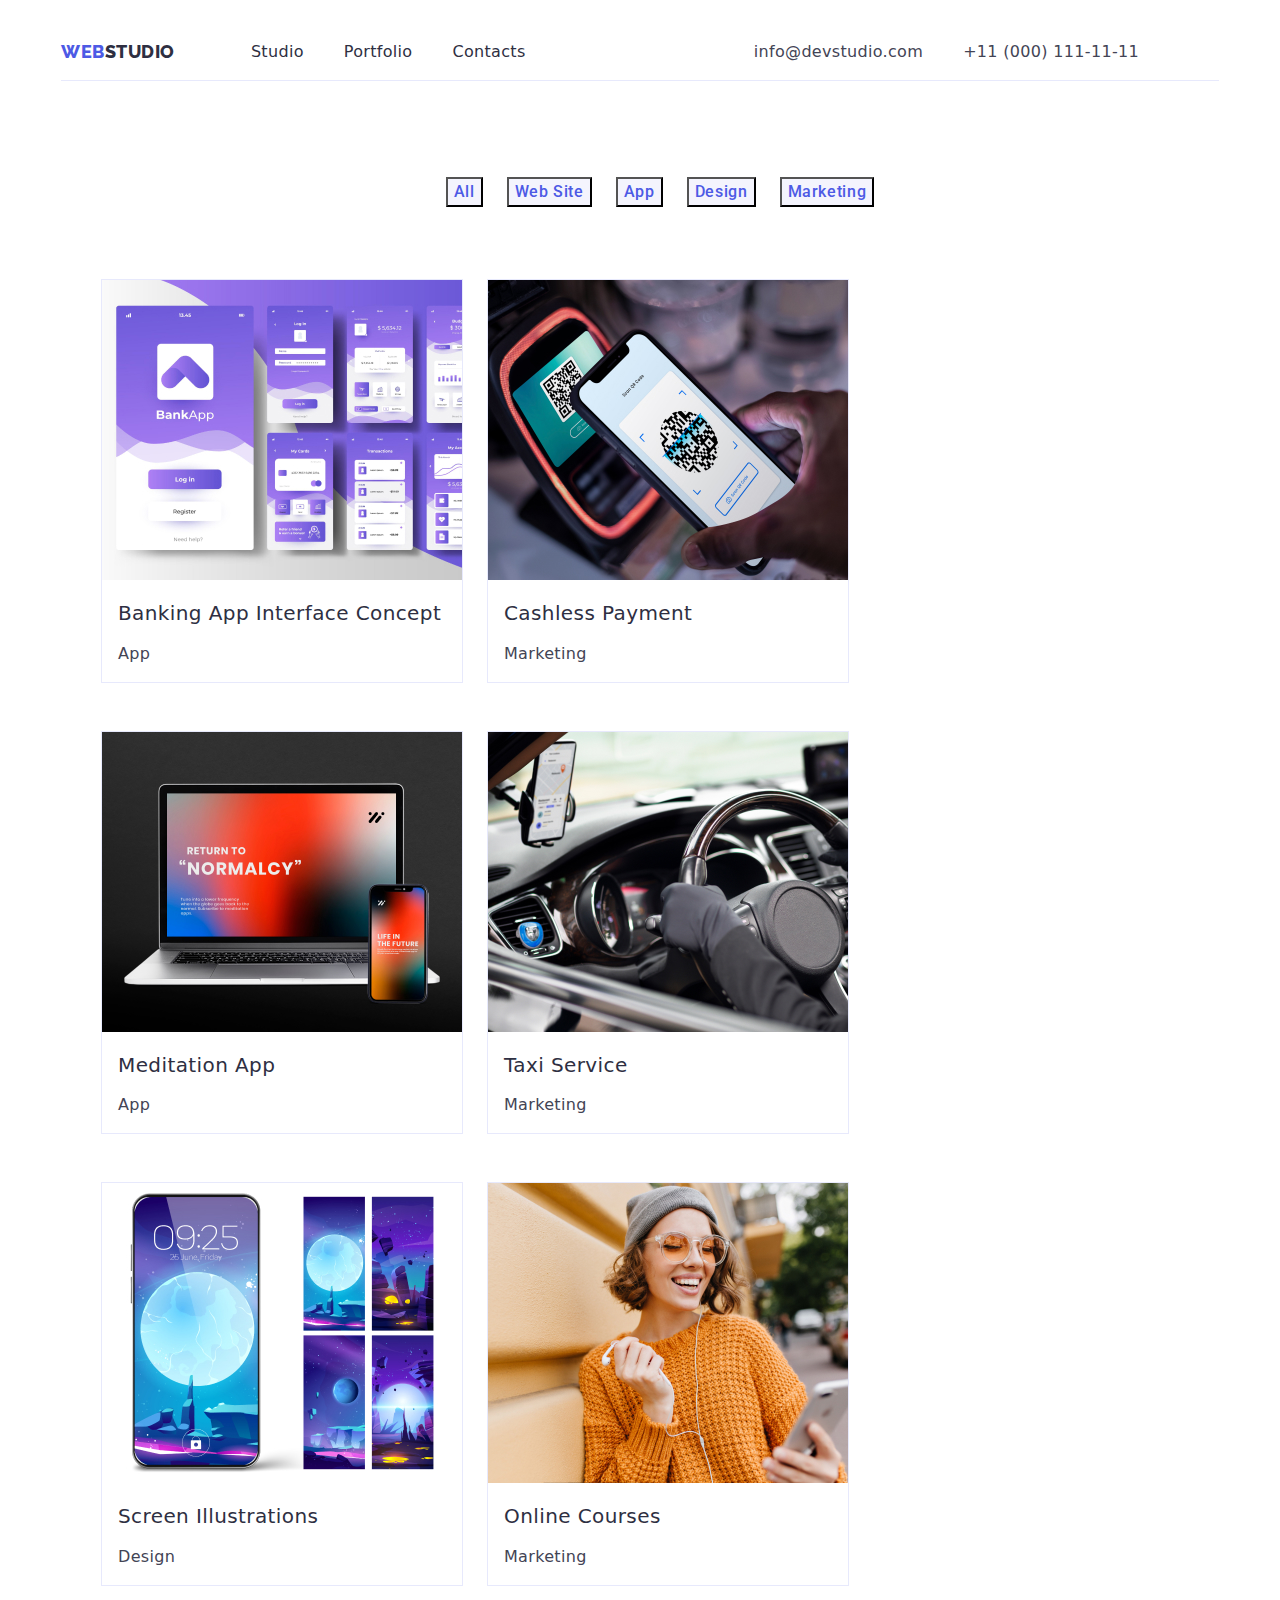
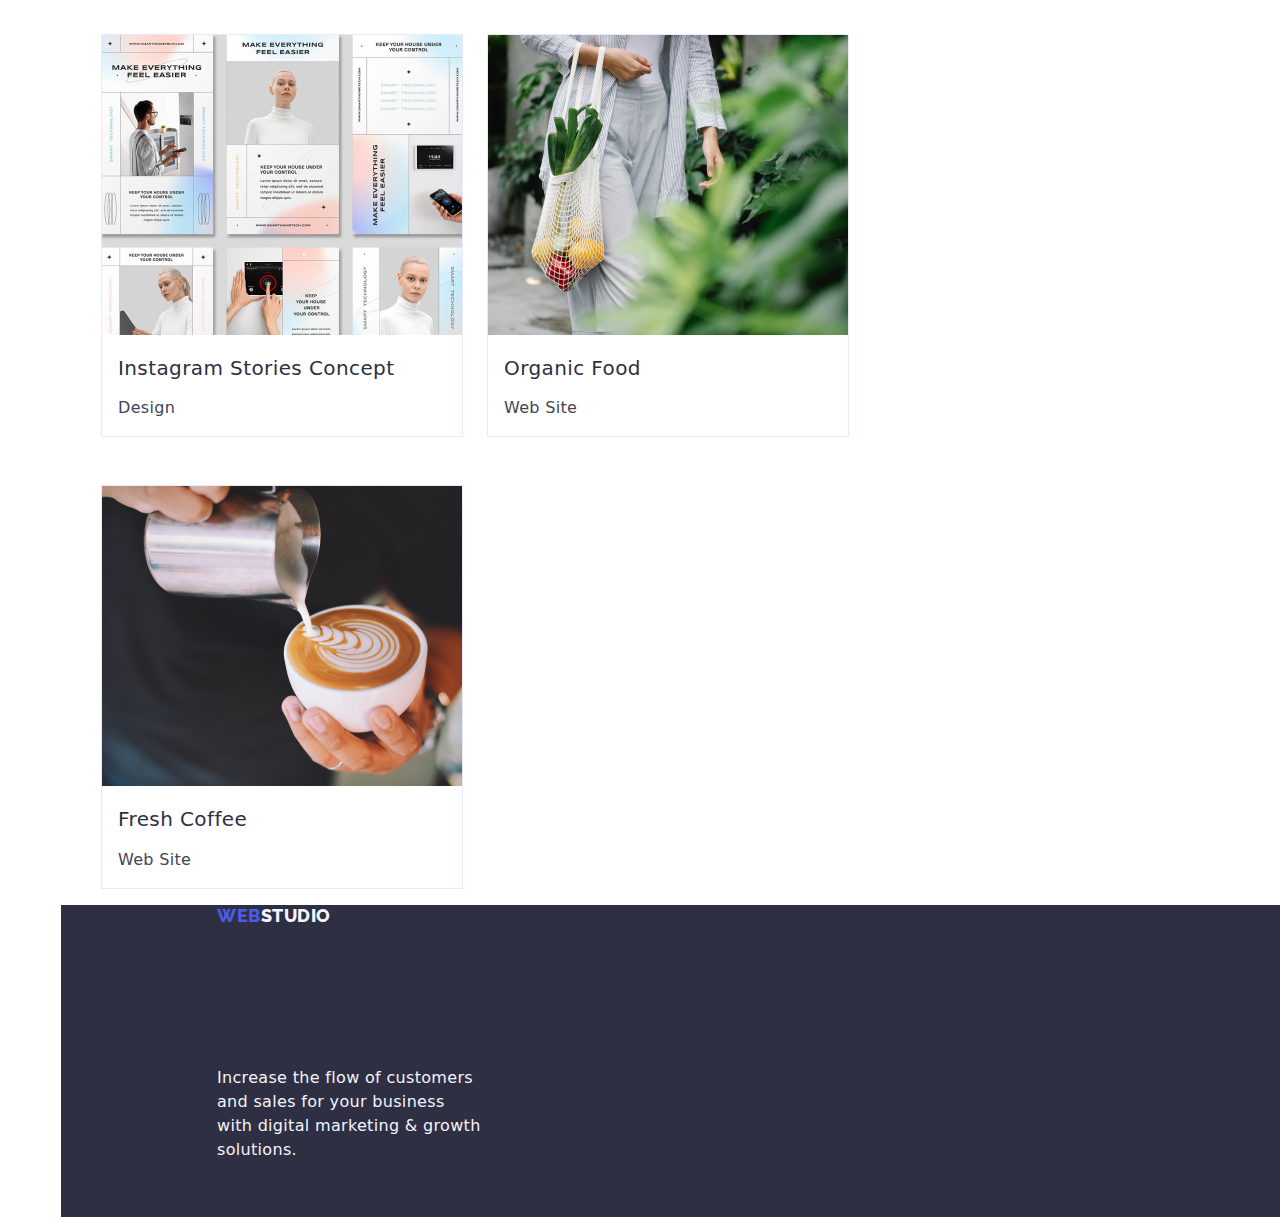
==== portfolio.html @ 4324f708 "." ====
<!DOCTYPE html>
<html lang="en">

<head>
<link rel="preconnect" href="https://fonts.googleapis.com">
<link rel="preconnect" href="https://fonts.gstatic.com" crossorigin>
<link href="https://fonts.googleapis.com/css2?family=Raleway:wght@800&display=swap" rel="stylesheet">
<link rel="preconnect" href="https://fonts.googleapis.com">
<link rel="preconnect" href="https://fonts.gstatic.com" crossorigin>
<link href="https://fonts.googleapis.com/css2?family=Roboto:wght@400;500;700&display=swap" rel="stylesheet">
<link rel="stylesheet" href="https://cdnjs.cloudflare.com/ajax/libs/modern-normalize/1.0.0/modern-normalize.min.css" />
<link rel="stylesheet" href="./css/styles.css" />
<meta charset="UTF-8">
<meta http-equiv="X-UA-Compatible" content="IE=edge">
<meta name="viewport" content="width=device-width, initial-scale=1.0">
<title>WebStudio</title>
</head>

<body class="main">
  <div class="container">
    <header class="header-container">
        <nav class="nav">
            <div class="logo-nav-container"><a class="logo link" href="./index.html">Web<span
                        class="logo-one">Studio</span></a>
                <ul class="list list-container">
                    <li class="nav-link"><a class="nav link" href="./index.html">Studio</a></li>
                    <li class="nav-link"><a class="nav link" href="./portfolio.html">Portfolio</a></li>
                    <li class="nav-link"><a class="nav link" href="">Contacts</a></li>
                </ul>
            </div>
        </nav>
        <div class="contact-container">
            <address class="contact">
                <ul class="list list-container">
                    <li><a href="mailto:info@devstudio.com" class="contact link">info@devstudio.com</a></li>
                    <li><a href="tel:+110001111111" class="contact link">+11 (000) 111-11-11</a></li>
                </ul>
            </address>
        </div>
    </header>

    <main>
        <section> <h1 hidden>Lorem ipsum dolor</h1>
      <ul class="list filter-container">
          <li><button class="filter" type="button">All</button></li>
          <li><button type="button" class="filter">Web Site</button></li>
          <li><button class="filter" type="button">App</button></li>
          <li><button class="filter" type="button">Design</button></li>
          <li><button class="filter" type="button">Marketing</button></li>
      </ul>
      <ul class="list portfolio">
        <li class="portfolio-example"><a class="link" href="./"><img src="./images/image4.jpg" alt="Phone screen showing an app" width="360">
        <h2 class="header-portf">Banking App Interface Concept</h2><p class="text portf-desc"> App</p></a></li>
        <li class="portfolio-example"><a class="link" href="./"><img src="./images/image5.jpg" alt="Phone screen with a QR code on it" width="360">
        <h2 class="header-portf">Cashless Payment</h2><p class="text portf-desc">Marketing</p></a></li>
        <li class="portfolio-example"><a class="link" href="./"><img src="./images/image6.jpg" alt="Phone and laptop screens" width="360">
        <h2 class="header-portf">Meditation App</h2><p class="text portf-desc">App</p></a></li>
        <li class="portfolio-example"><a class="link" href="./"><img src="./images/image7.jpg" alt="Hands on a steering wheel" width="360">
        <h2 class="header-portf">Taxi Service</h2><p class="text portf-desc">Marketing</p></a></li>
        <li class="portfolio-example"><a class="link" href="./"><img src="./images/image8.jpg" alt="Five phone screens" width="360">
        <h2 class="header-portf">Screen Illustrations</h2><p class="text portf-desc">Design</p></a></li>
        <li class="portfolio-example"><a class="link" href="./"><img src="./images/image9.jpg" alt="Girl looking on a phone screen and smiling" width="360">
        <h2 class="header-portf">Online Courses</h2><p class="text portf-desc">Marketing</p></a></li>
        <li class="portfolio-example"><a class="link" href="./"><img src="./images/image10.jpg" alt="Samples of Instagram stories" width="360">
        <h2 class="header-portf">Instagram Stories Concept</h2><p class="text portf-desc">Design</p></a></li>
        <li class="portfolio-example"><a class="link" href="./"><img src="./images/image11.jpg" alt="A woman carrying a grocery bag" width="360">
        <h2 class="header-portf">Organic Food</h2><p class="text portf-desc">Web Site</p></a></li>
        <li class="portfolio-example"><a class="link" href="./"><img src="./images/image12.jpg" alt="Barista making coffee" width="360">
        <h2 class="header-portf">Fresh Coffee</h2><p class="text portf-desc">Web Site</p></a></li>
      </ul>
    </section>
    </main>
<footer class="footer">
    <a class="logo link footer-logo" href="./index.html">Web<span class="logo-two">Studio</span></a>
    <p class="footer-desc"> Increase the flow of customers and sales for your business with digital marketing & growth
        solutions.
    </p>
</footer>
 </div>
    </body>
    
    </html>
---- css/styles.css ----
:root {
    --primary-brand-color: #4D5AE5;
    --pressed-state: #404BBF;
    --navy-blue: #2e2f42;
    --white: #FFFFFF;
    font-family: 'Roboto', sans-serif;
    color: #434455;
    text-decoration: none;
    background-color: #FFFFFF;
}

.container {
    width: 1158px;
    margin: 0 auto;
}

.header-container {
    display: flex;
    justify-content: space-between;
    align-items: center;
    border-bottom: 1px solid #E7E9FC;
    margin-top: 24px;        
}

.hero {
    margin-right: auto;
    margin-left: auto;
    padding-top: 188px;
    margin-bottom: auto;
}

.hero-button {
    margin-top: 48px;
}

.principles {
    display: flex;
    align-items: center;
    justify-content: space-between;
    gap: 24px;
    
}
.portfolio-example {
    border: 1px solid #E7E9FC;
}

.portfolio {
    display: flex;
    flex-wrap: wrap;
    column-gap: 24px;
    row-gap: 48px;
    flex-basis: calc((100% - 48) / 3);
}

.title {
    font-family: 'Raleway', cursive;
    font-family: 'Roboto', cursive;
}

.nav {
    display: flex;
    align-items: center;
}

.logo-nav-container {
    display: flex;
    justify-content: flex-start;
    flex-direction: row;  
    align-items: center;
}

.contact-container {
    display: flex;
    justify-content: flex-end;
    flex-direction: row;  
}

.list-container {
    display: flex;
    padding-left: 76px;
}

.header-one {
    line-height: 1.07;
    font-style: normal;
    font-weight: 700;
    font-size: 56px;
    letter-spacing: 0.02em;
    text-align: center;
    color: #ffffff;
    height: auto;
    width: auto;
}

.logo {
    font-family: 'Raleway', sans-serif;
    font-style: normal;
    font-weight: 800;
    font-size: 18px;
    line-height: 1.17;
    letter-spacing: 0.03em;
    text-transform: uppercase;
    text-decoration: none;
    color: #4d5ae5;
}

.logo-one {
    color: #2e2f42
}

.logo-two {
    color: #f4f4fd
}

.nav-link {
    font-weight: 500;
    font-size: 16px;
    line-height: 1.5;
    letter-spacing: 0.02em;
    color: #2e2f42;
    margin-right: 40px;
}

.nav:focus {
    color: #404bbf;
}

.nav:hover {
    color: #404bbf;
}

.contact-nav {
    font-style: normal;
}

.contact {
    font-style: normal;
    font-weight: 500;
    font-size: 16px;
    line-height: 24px;
    letter-spacing: 0.02em;
    color: #434455;
    text-decoration: none;
    margin-right: 40px;
}

.nav {
    color:#2e2f42;
    font-weight: 500;
    font-size: 16px;
    line-height: 1.5;
    letter-spacing: 0.02em;
    text-decoration: none;
}
   
.contact:focus {
    color:#404bbf;
}

.contact:hover {
    color: #404bbf;
}

.button {
    background-color: #4D5AE5;
    font-style: normal;
    font-weight: 500;
    font-size: 16px;
    line-height: 24px;
    letter-spacing: 0.04em;
    color: #FFFFFF;
    font-family: "Roboto", sans-serif;
    cursor: pointer;
    }

.button:focus {
    background-color:#404BBF;
}

.button:hover {
    background-color: #404BBF;
}

.principlesoverall {
    list-style: none;    
}

.header-three {
    font-style: normal;
    font-weight: 500;
    font-size: 20px;
    line-height: 24px;
    letter-spacing: 0.02em;
    color: #2E2F42;
}   

.gallery-h {
    padding-top: 120px;
    padding-bottom: 72px;
}

.gallery {
    display: flex;
    justify-content: space-between;
    align-items: center;
    margin-bottom: 120px;
}

.gallery-two {
    display: flex;
    align-items: flex-start;
}
.text {
    font-style: normal;
    font-weight: 400;
    font-size: 16px;
    line-height: 24px;
    letter-spacing: 0.02em;
    color: #434455;
}     

.header-two {
    font-style: normal;
    font-weight: 700;
    font-size: 36px;
    text-align: center;
    letter-spacing: 0.02em;
    text-transform: capitalize;
    color: #2E2F42;
    line-height: 1.11;
}

.section-four {
    background-color: #F4F4FD;
}

.team {
    background-color: #FFFFFF;
}

.member {
    justify-content: center;
    text-align: center;
}

.mark {
    margin-left: 24px;
    margin-right: 24px;
    border-radius: 0px 0px 4px 4px;
    box-shadow: 0px 1px 6px rgba(46, 47, 66, 0.08), 0px 1px 1px rgba(46, 47, 66, 0.16), 0px 2px 1px rgba(46, 47, 66, 0.08);
    margin-bottom: 120px;
    justify-content: center;
}

.tom {
    margin-left: 24px;
    margin-right: 24px;
    border-radius: 0px 0px 4px 4px;
    box-shadow: 0px 1px 6px rgba(46, 47, 66, 0.08), 0px 1px 1px rgba(46, 47, 66, 0.16), 0px 2px 1px rgba(46, 47, 66, 0.08);
    margin-bottom: 120px;
}

.daniel {
    border-radius: 0px 0px 4px 4px;
    margin-left: 24px;
    margin-right: 24px;
    margin-bottom: 120px;
    box-shadow: 0px 1px 6px rgba(46, 47, 66, 0.08), 0px 1px 1px rgba(46, 47, 66, 0.16), 0px 2px 1px rgba(46, 47, 66, 0.08);
}

.header-portf {
    font-weight: 500;
    font-size: 20px;
    line-height: 24px;
    letter-spacing: 0.02em;
    color: #2E2F42;
    padding-left: 16px;
}

.portf-desc {
    padding-left: 16px;
}
.teamjob {
    font-style: normal;
    font-weight: 400;
    font-size: 16px;
    line-height: 24px;
    letter-spacing: 0.02em;
    color: #434455
}

.footer-desc {
    font-style: normal;
    line-height: 24px;
    letter-spacing: 0.02em;
    color: #F4F4FD;
    margin-left: 156px;
    width: 264px;
    margin-top: 140px;
}

.footer-logo {
    margin-left: 156px;
    padding-top: 101px;
}
.filter:hover {background: #404BBF;
    border: 1px solid #E7E9FC;
    color: #FFFFFF;
}

.filter:focus {
    color: #FFFFFF;
    background: #404BBF;
    border: 1px solid #E7E9FC;
}

.filter {
    font-family: "Roboto", sans-serif;
    font-weight: 500;
    font-size: 16px;
    line-height: 1.5;
    letter-spacing: 0.04em;
    color: #4d5ae5;
    background-color: #F4F4FD;
    cursor: pointer;
}

.link {
    text-decoration: none;
}

.list {
    list-style: none;
}

.section-one {
    background-color:#2e2f42;
    /* width: 1440px; */
    height: 600px;
    left: 0px;
    top: 72px;
    text-align: center;
    justify-content: center;
}

.footer{
    background-color:#2e2f42;
    width: 1440px;
    height: 312px;
}

.filter-container {
    display: flex;
    justify-content: center;
    margin-top: 96px;
    margin-bottom: 72px;
    gap: 24px;
}
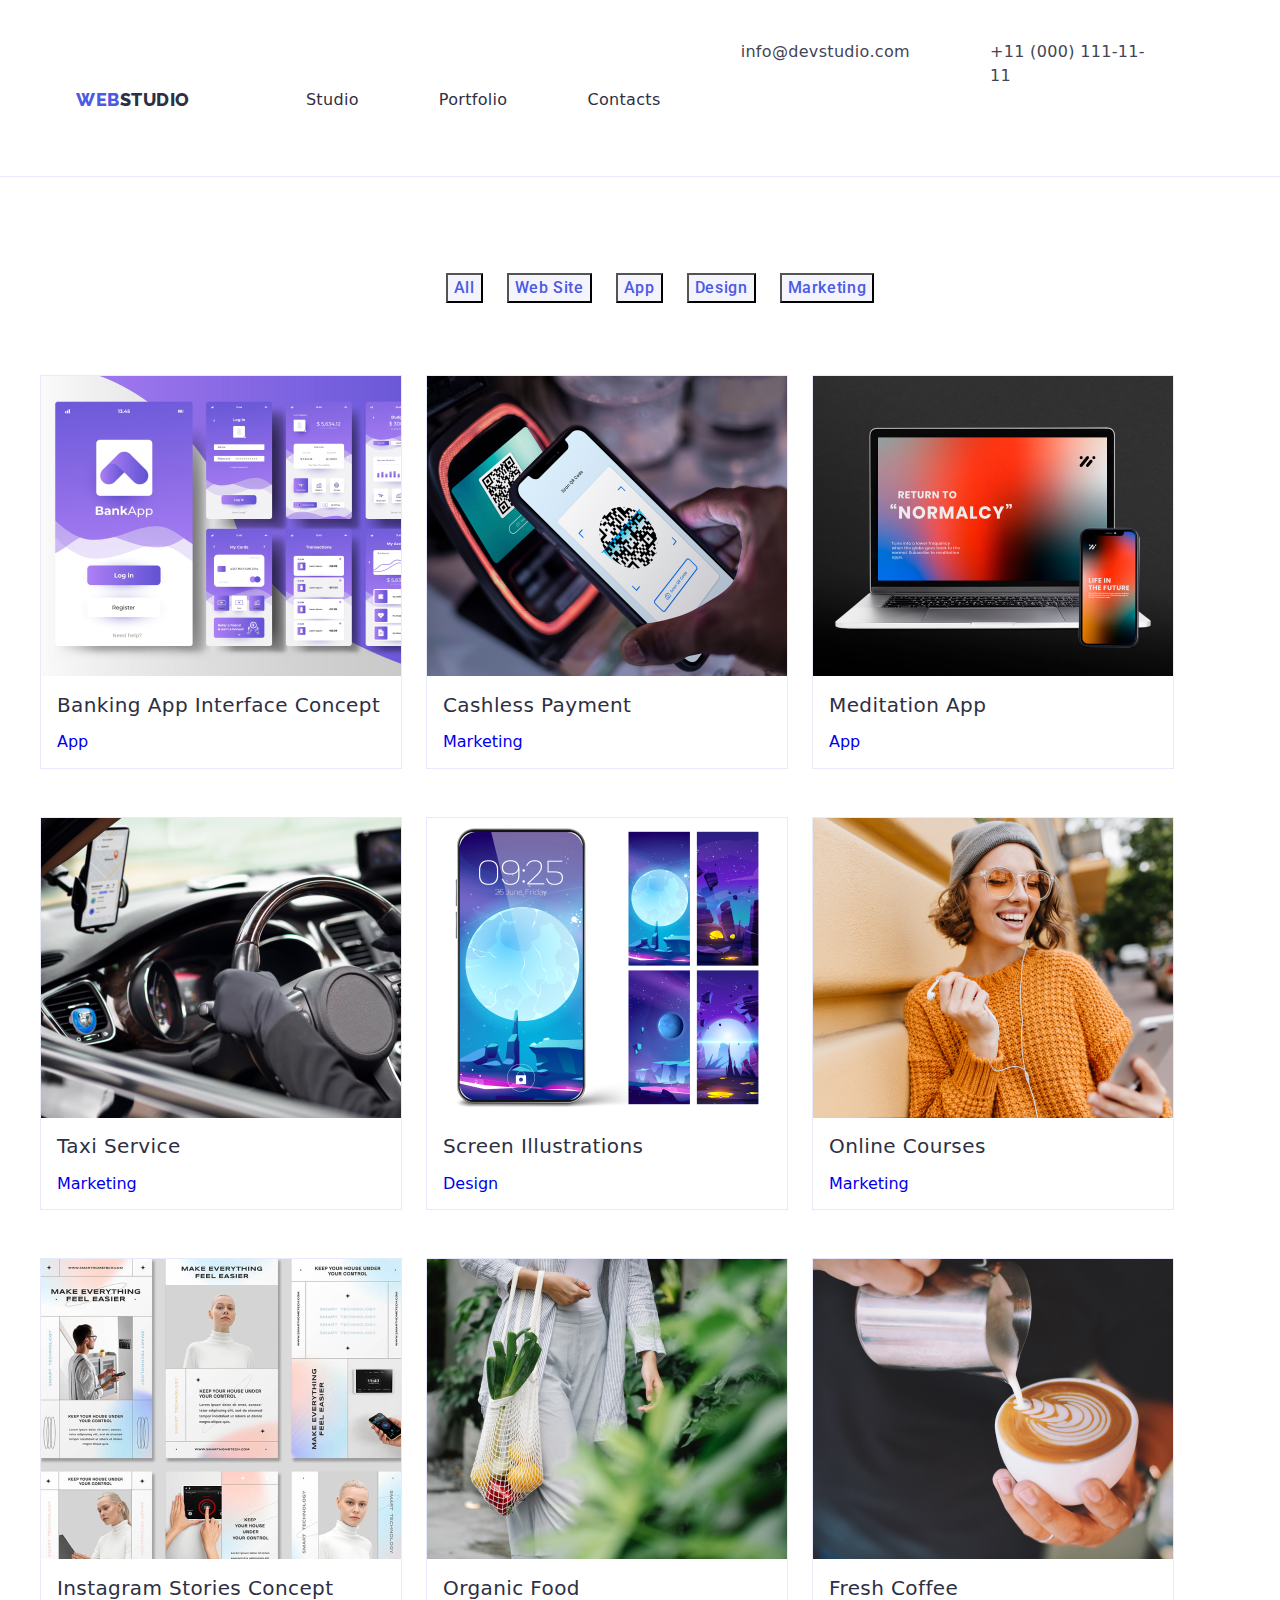
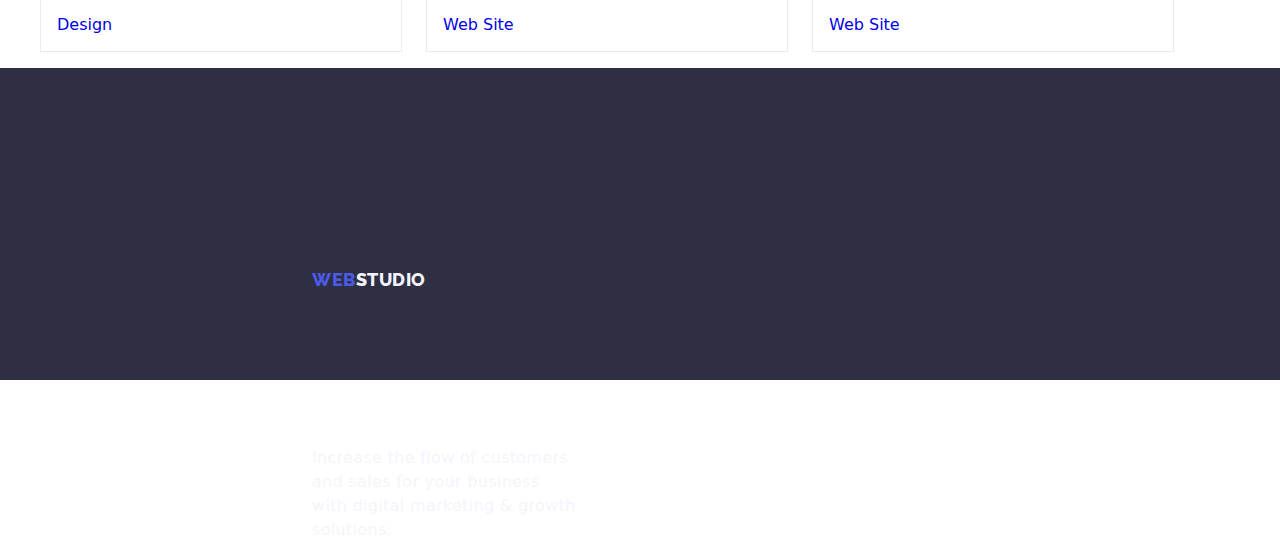
==== commit 5c279694: "fix index" ====
--- a/portfolio.html
+++ b/portfolio.html
@@ -17,25 +17,25 @@
 </head>
 
 <body class="main">
-  <div class="container">
+  
     <header class="header-container">
-        <nav class="nav">
-            <div class="logo-nav-container"><a class="logo link" href="./index.html">Web<span
-                        class="logo-one">Studio</span></a>
+        <div class="header container">
+            <nav class="nav">
+                <a class="logo link logo-container" href="./index.html">Web<span class="logo-one">Studio</span></a>
                 <ul class="list list-container">
-                    <li class="nav-link"><a class="nav link" href="./index.html">Studio</a></li>
-                    <li class="nav-link"><a class="nav link" href="./portfolio.html">Portfolio</a></li>
-                    <li class="nav-link"><a class="nav link" href="">Contacts</a></li>
+                    <li class="nav-link list-container"><a class="nav link" href="./index.html">Studio</a></li>
+                    <li class="nav-link list-container"><a class="nav link" href="./portfolio.html">Portfolio</a></li>
+                    <li class="nav-link list-container"><a class="nav link" href="">Contacts</a></li>
                 </ul>
+            </nav>
+            <div class="contact-container">
+                <address class="contact">
+                    <ul class="list list-container">
+                        <li><a href="mailto:info@devstudio.com" class="contact link">info@devstudio.com</a></li>
+                        <li><a href="tel:+110001111111" class="contact link">+11 (000) 111-11-11</a></li>
+                    </ul>
+                </address>
             </div>
-        </nav>
-        <div class="contact-container">
-            <address class="contact">
-                <ul class="list list-container">
-                    <li><a href="mailto:info@devstudio.com" class="contact link">info@devstudio.com</a></li>
-                    <li><a href="tel:+110001111111" class="contact link">+11 (000) 111-11-11</a></li>
-                </ul>
-            </address>
         </div>
     </header>
 
@@ -71,12 +71,14 @@
     </section>
     </main>
 <footer class="footer">
-    <a class="logo link footer-logo" href="./index.html">Web<span class="logo-two">Studio</span></a>
-    <p class="footer-desc"> Increase the flow of customers and sales for your business with digital marketing & growth
-        solutions.
-    </p>
+    <div class="container">
+        <a class="logo link footer-logo" href="./index.html">Web<span class="logo-two">Studio</span></a>
+        <p class="footer-desc"> Increase the flow of customers and sales for your business with digital marketing &
+            growth solutions.
+        </p>
+    </div>
 </footer>
- </div>
+
     </body>
     
     </html>--- a/css/styles.css
+++ b/css/styles.css
@@ -8,10 +8,18 @@
     text-decoration: none;
     background-color: #FFFFFF;
 }
-
+img {
+    display: block;
+}
 .container {
     width: 1158px;
     margin: 0 auto;
+    padding: 0 15px;
+}
+
+.header {
+    display: flex;
+
 }
 
 .header-container {
@@ -27,12 +35,29 @@
     margin-left: auto;
     padding-top: 188px;
     margin-bottom: auto;
+    max-width: 496px;
 }
 
 .hero-button {
     margin-top: 48px;
-}
-
+    display: block;
+    min-width: 169px;
+    height: 56px;
+    border: none;
+    border-radius: 4px;
+}
+
+.section-two {
+    padding: 120px 0;
+
+}
+.el-principles {
+    width: calc((100% - 72px) / 4);
+}
+
+.header-principle {
+    margin-bottom: 8px;
+}
 .principles {
     display: flex;
     align-items: center;
@@ -40,6 +65,10 @@
     gap: 24px;
     
 }
+
+.section-three {
+    padding-bottom: 120px;
+}
 .portfolio-example {
     border: 1px solid #E7E9FC;
 }
@@ -60,6 +89,7 @@
 .nav {
     display: flex;
     align-items: center;
+    padding: 24px 0;
 }
 
 .logo-nav-container {
@@ -67,6 +97,12 @@
     justify-content: flex-start;
     flex-direction: row;  
     align-items: center;
+    margin-right: 76px;
+}
+
+.logo-container {
+    margin-right: 76px;
+
 }
 
 .contact-container {
@@ -77,7 +113,7 @@
 
 .list-container {
     display: flex;
-    padding-left: 76px;
+    gap: 40px;
 }
 
 .header-one {
@@ -89,7 +125,8 @@
     text-align: center;
     color: #ffffff;
     height: auto;
-    width: auto;
+    max-width: 496px;
+    justify-content: center;
 }
 
 .logo {
@@ -105,11 +142,11 @@
 }
 
 .logo-one {
-    color: #2e2f42
+    color: #2e2f42;
 }
 
 .logo-two {
-    color: #f4f4fd
+    color: #f4f4fd;
 }
 
 .nav-link {
@@ -196,7 +233,7 @@
 
 .gallery-h {
     padding-top: 120px;
-    padding-bottom: 72px;
+    margin-bottom: 72px;
 }
 
 .gallery {
@@ -204,13 +241,19 @@
     justify-content: space-between;
     align-items: center;
     margin-bottom: 120px;
-}
-
-.gallery-two {
+    gap: 24px;
+}
+
+.gallery-el {
+    width: calc((100% - 48px) / 3);
+
+}
+.gallery-team {
     display: flex;
     align-items: flex-start;
-}
-.text {
+    gap: 24px;
+}
+.desc {
     font-style: normal;
     font-weight: 400;
     font-size: 16px;
@@ -232,15 +275,24 @@
 
 .section-four {
     background-color: #F4F4FD;
+    padding: 120px 0;
 }
 
 .team {
     background-color: #FFFFFF;
+    width: calc((100% - 72px) / 4);
+    border-radius: 0px 0px 4px 4px;
 }
 
 .member {
     justify-content: center;
     text-align: center;
+    padding: 32px 16px
+
+}
+
+.name {
+    margin-bottom: 8px;
 }
 
 .mark {
@@ -295,11 +347,13 @@
     letter-spacing: 0.02em;
     color: #F4F4FD;
     margin-left: 156px;
-    width: 264px;
+    max-width: 264px;
     margin-top: 140px;
 }
 
 .footer-logo {
+    display: inline-block;
+    margin-bottom: 16px;
     margin-left: 156px;
     padding-top: 101px;
 }
@@ -341,12 +395,14 @@
     top: 72px;
     text-align: center;
     justify-content: center;
+    padding: 188px 0;
 }
 
 .footer{
     background-color:#2e2f42;
     width: 1440px;
     height: 312px;
+    padding: 100px 0;
 }
 
 .filter-container {
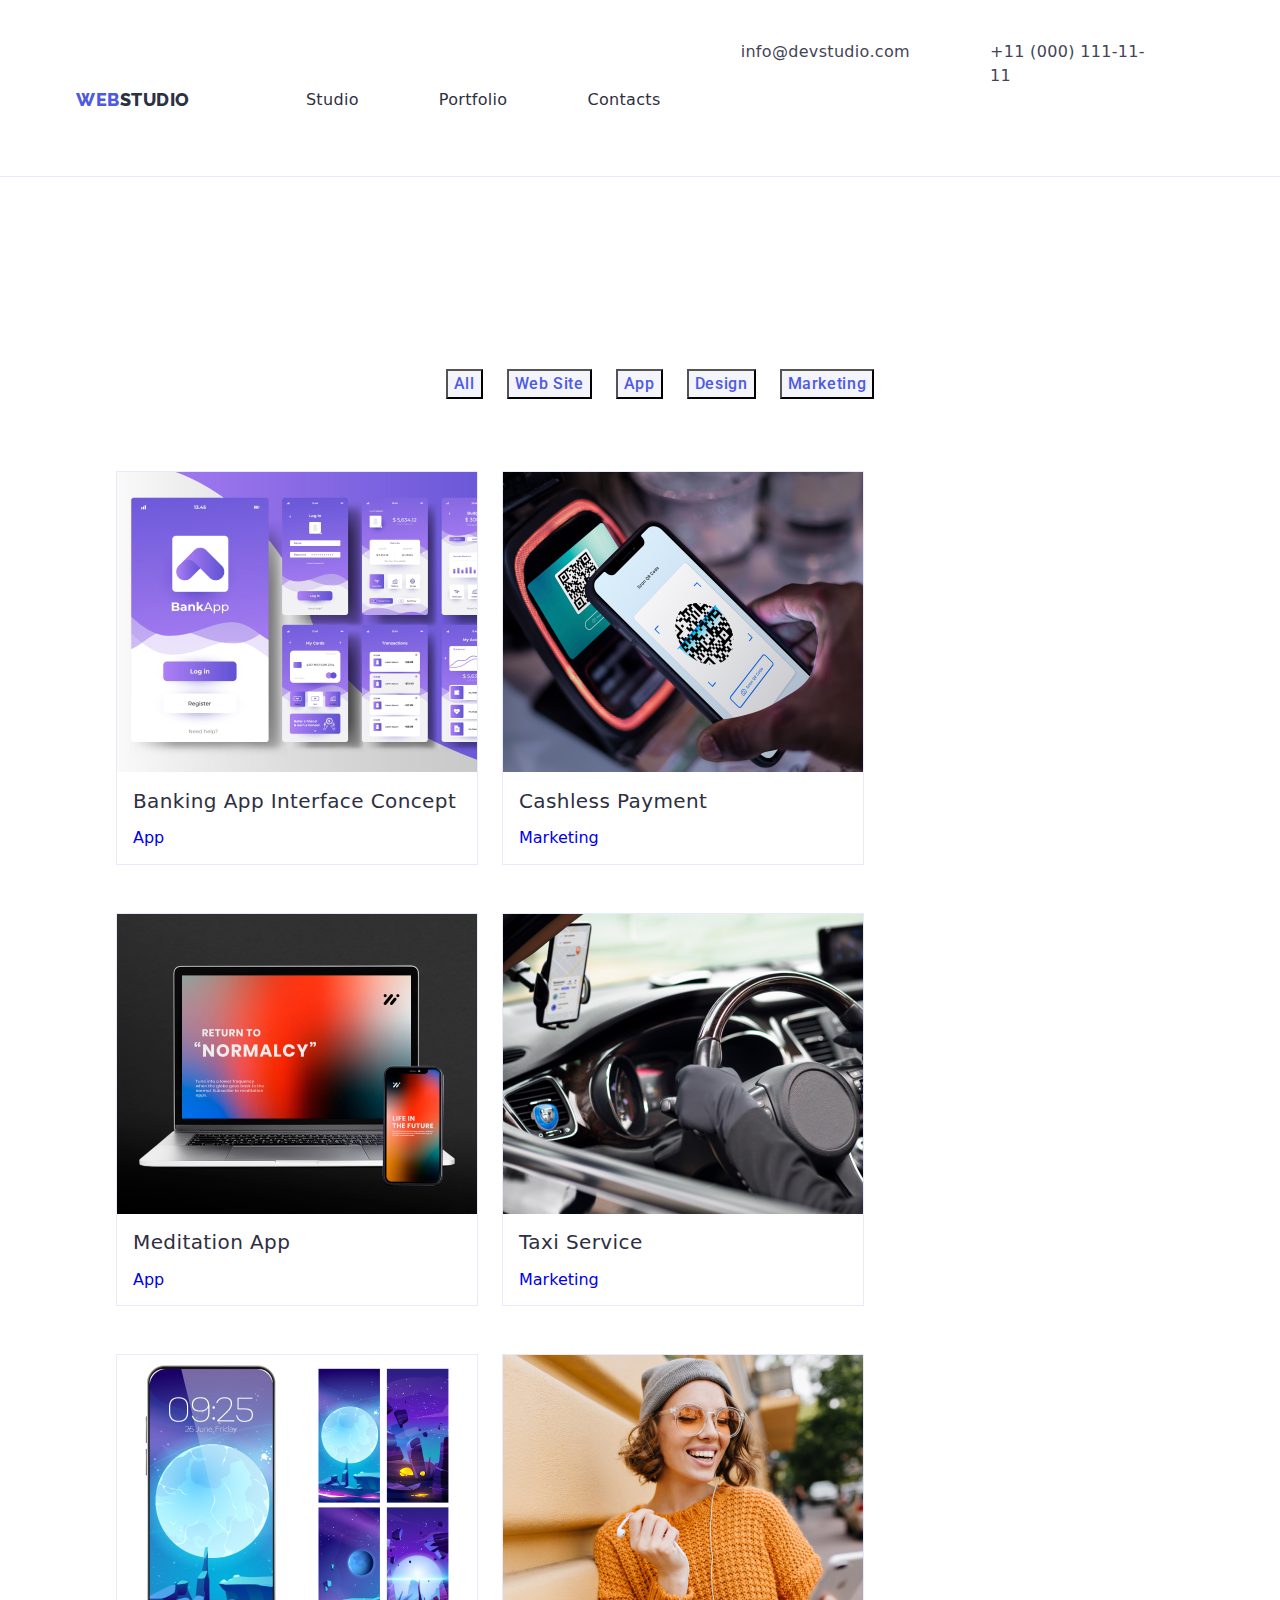
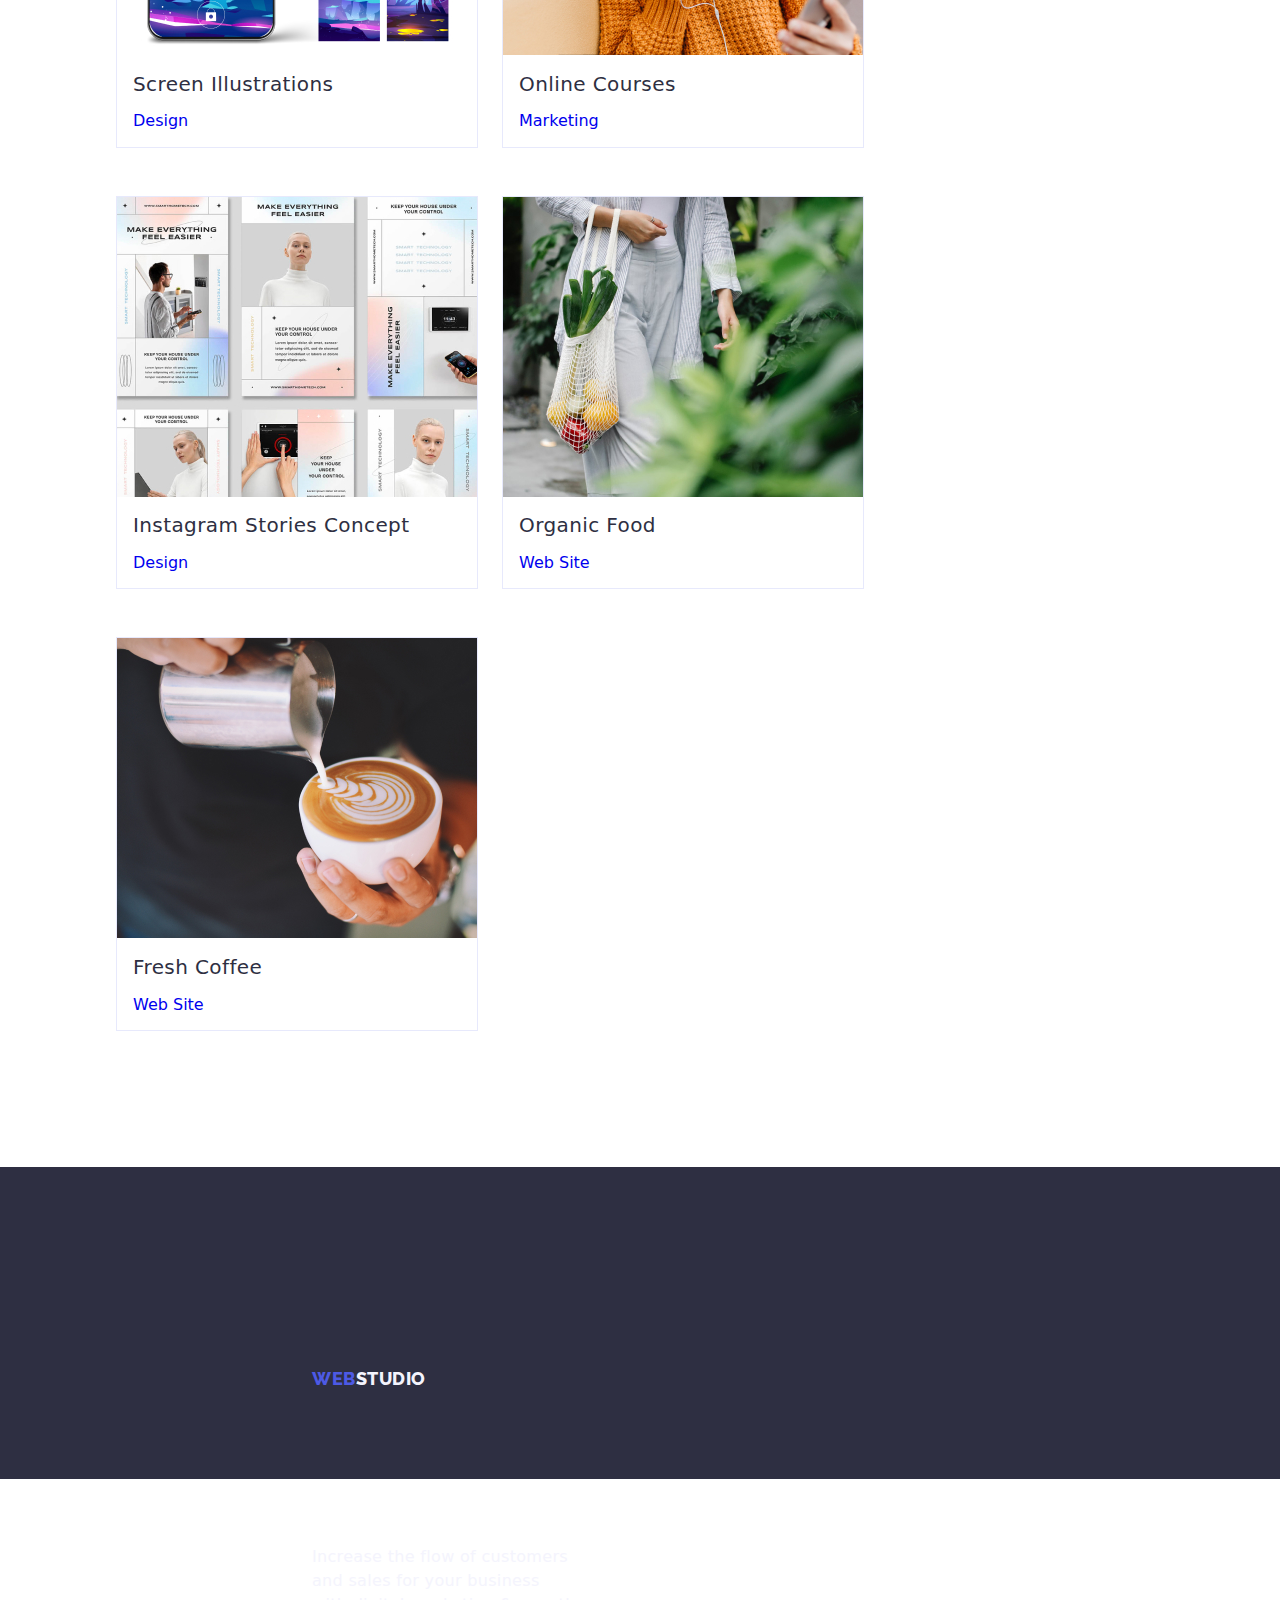
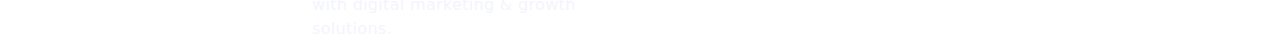
==== commit d23dfec7: "." ====
--- a/portfolio.html
+++ b/portfolio.html
@@ -40,7 +40,10 @@
     </header>
 
     <main>
-        <section> <h1 hidden>Lorem ipsum dolor</h1>
+       
+        <section class="section-portf"> 
+        <div class="container">
+            <h1 hidden>Lorem ipsum dolor</h1>
       <ul class="list filter-container">
           <li><button class="filter" type="button">All</button></li>
           <li><button type="button" class="filter">Web Site</button></li>
@@ -68,7 +71,8 @@
         <li class="portfolio-example"><a class="link" href="./"><img src="./images/image12.jpg" alt="Barista making coffee" width="360">
         <h2 class="header-portf">Fresh Coffee</h2><p class="text portf-desc">Web Site</p></a></li>
       </ul>
-    </section>
+    </div>
+    </section> 
     </main>
 <footer class="footer">
     <div class="container">
--- a/css/styles.css
+++ b/css/styles.css
@@ -52,7 +52,7 @@
 
 }
 .el-principles {
-    width: calc((100% - 72px) / 4);
+    width calc((100% - 3 * 24px) / 4);
 }
 
 .header-principle {
@@ -245,8 +245,13 @@
 }
 
 .gallery-el {
-    width: calc((100% - 48px) / 3);
-
+    width: calc((100% - 2 * 24px) / 3)
+
+}
+
+.section-portf {
+    padding-top: 96px;
+    padding-bottom: 120px;
 }
 .gallery-team {
     display: flex;
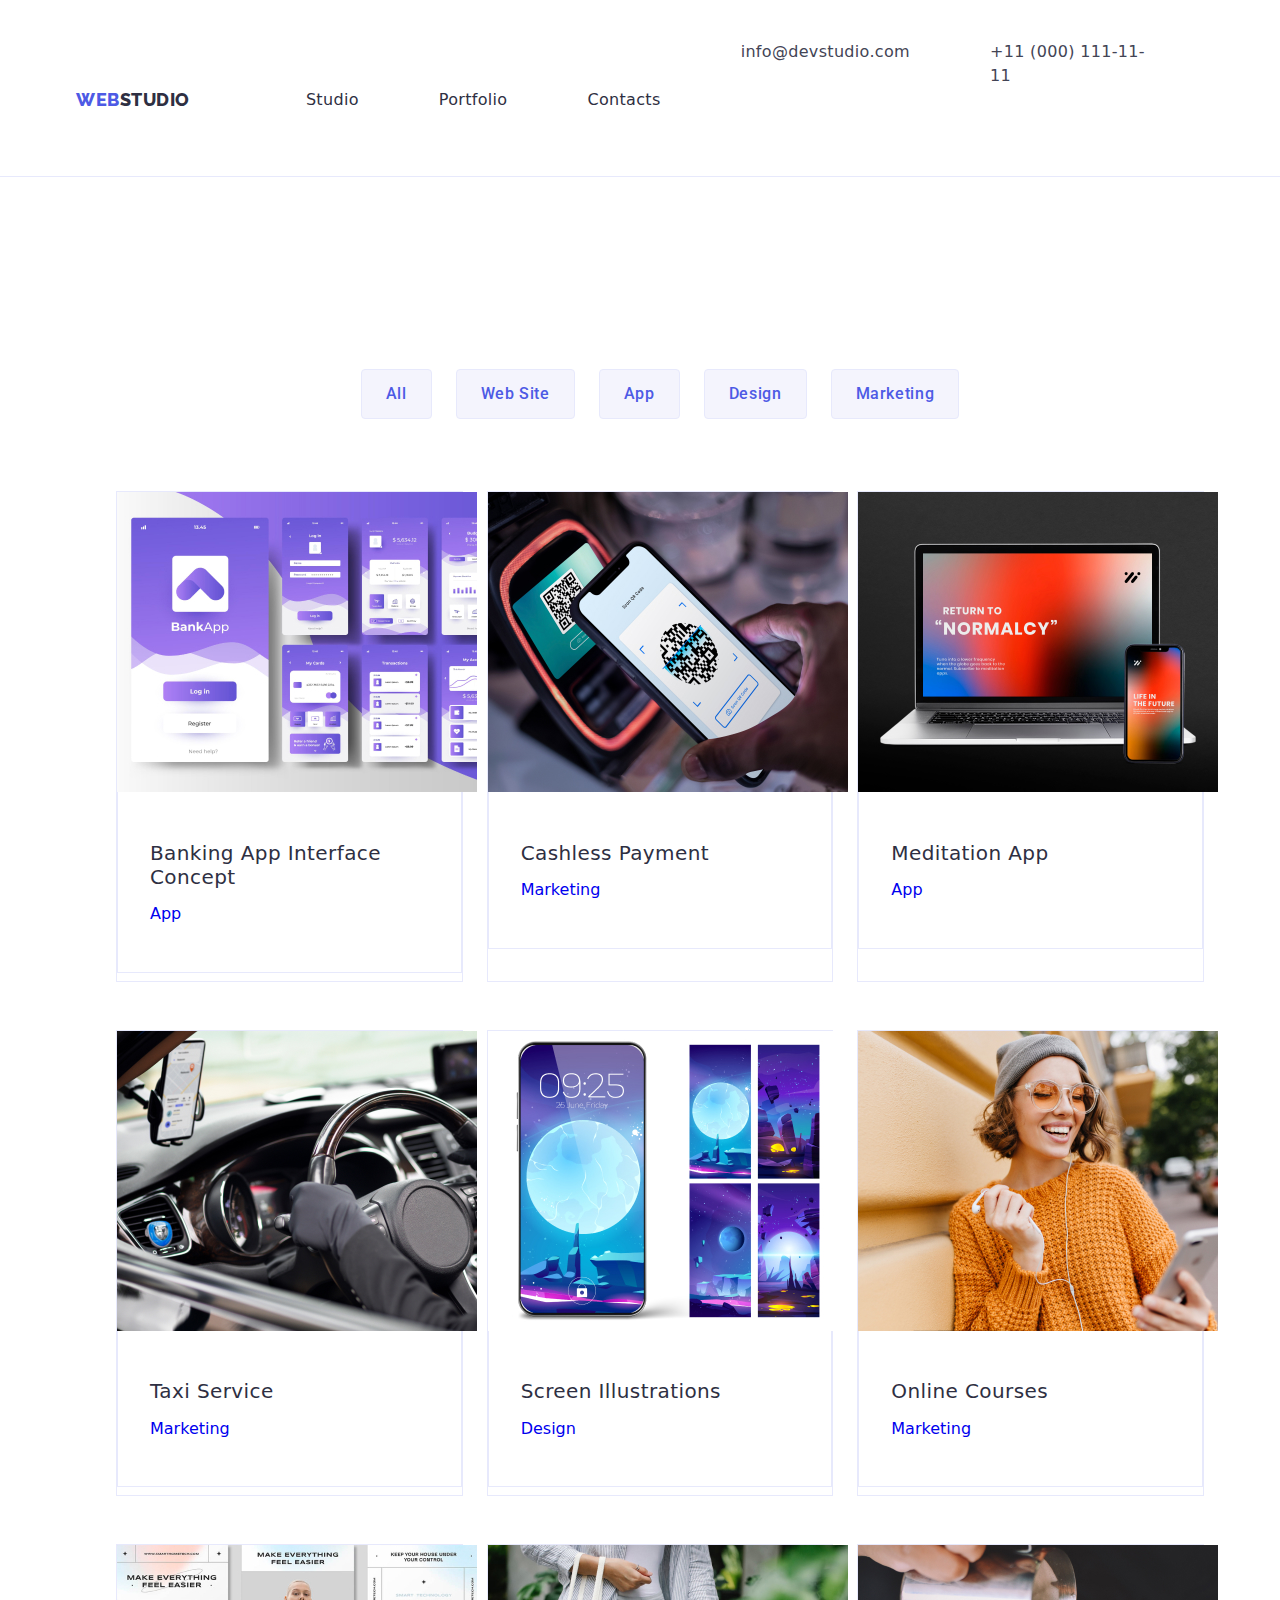
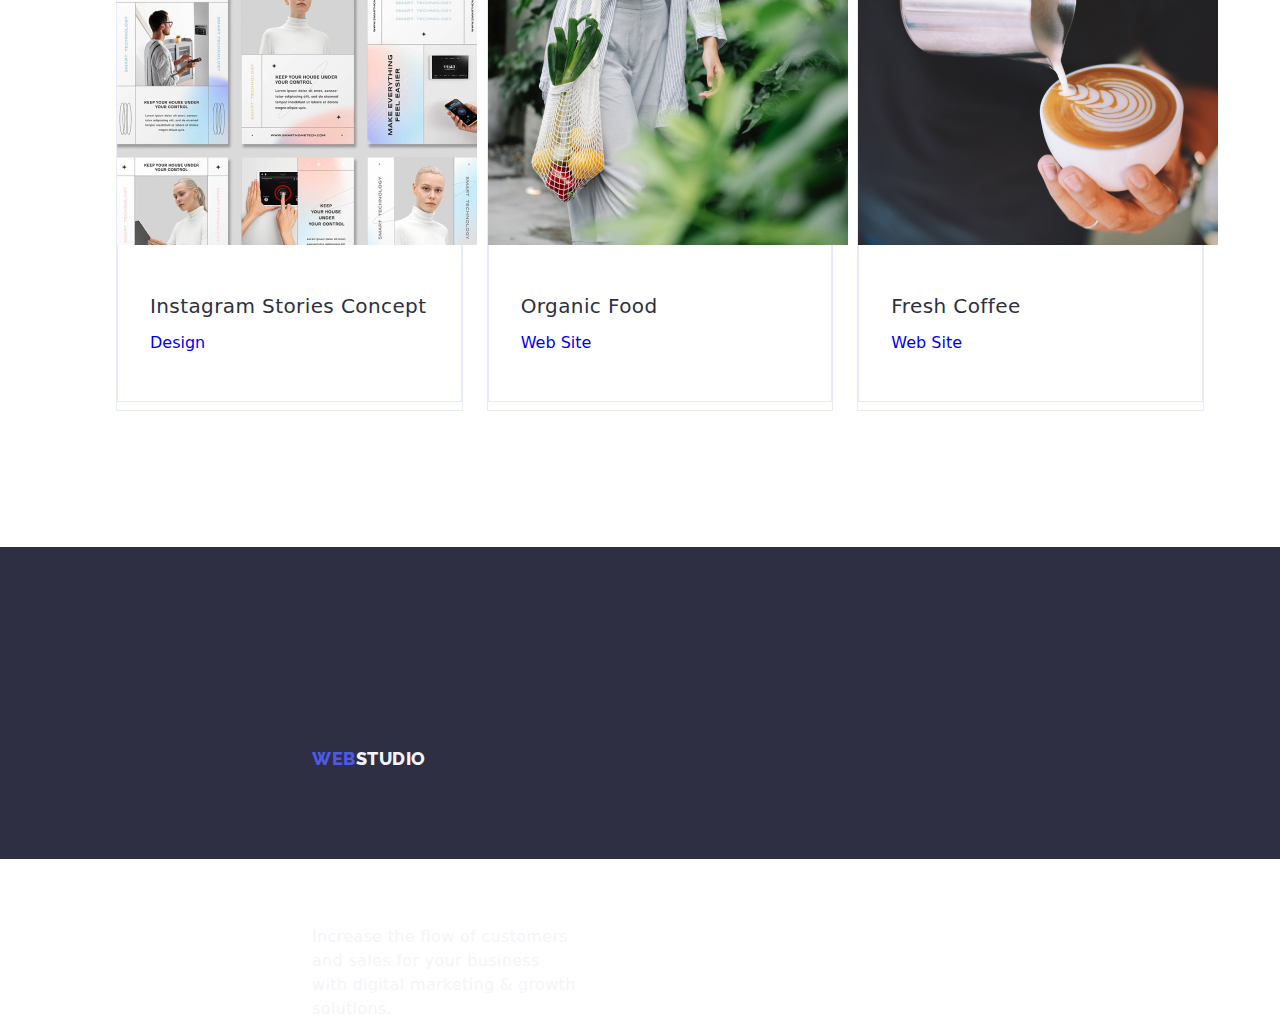
==== commit f129d163: "fix portfolio" ====
--- a/portfolio.html
+++ b/portfolio.html
@@ -53,23 +53,23 @@
       </ul>
       <ul class="list portfolio">
         <li class="portfolio-example"><a class="link" href="./"><img src="./images/image4.jpg" alt="Phone screen showing an app" width="360">
-        <h2 class="header-portf">Banking App Interface Concept</h2><p class="text portf-desc"> App</p></a></li>
+        <div class="app-container"><h2 class="header-portf">Banking App Interface Concept</h2><p class="text portf-desc"> App</p></div></a></li>
         <li class="portfolio-example"><a class="link" href="./"><img src="./images/image5.jpg" alt="Phone screen with a QR code on it" width="360">
-        <h2 class="header-portf">Cashless Payment</h2><p class="text portf-desc">Marketing</p></a></li>
+        <div class="app-container"><h2 class="header-portf">Cashless Payment</h2><p class="text portf-desc">Marketing</p></div></a></li>
         <li class="portfolio-example"><a class="link" href="./"><img src="./images/image6.jpg" alt="Phone and laptop screens" width="360">
-        <h2 class="header-portf">Meditation App</h2><p class="text portf-desc">App</p></a></li>
+        <div class="app-container"><h2 class="header-portf">Meditation App</h2><p class="text portf-desc">App</p></div></a></li>
         <li class="portfolio-example"><a class="link" href="./"><img src="./images/image7.jpg" alt="Hands on a steering wheel" width="360">
-        <h2 class="header-portf">Taxi Service</h2><p class="text portf-desc">Marketing</p></a></li>
+        <div class="app-container"><h2 class="header-portf">Taxi Service</h2><p class="text portf-desc">Marketing</p></div></a></li>
         <li class="portfolio-example"><a class="link" href="./"><img src="./images/image8.jpg" alt="Five phone screens" width="360">
-        <h2 class="header-portf">Screen Illustrations</h2><p class="text portf-desc">Design</p></a></li>
+        <div class="app-container"><h2 class="header-portf">Screen Illustrations</h2><p class="text portf-desc">Design</p></div></a></li>
         <li class="portfolio-example"><a class="link" href="./"><img src="./images/image9.jpg" alt="Girl looking on a phone screen and smiling" width="360">
-        <h2 class="header-portf">Online Courses</h2><p class="text portf-desc">Marketing</p></a></li>
+        <div class="app-container"><h2 class="header-portf">Online Courses</h2><p class="text portf-desc">Marketing</p></div></a></li>
         <li class="portfolio-example"><a class="link" href="./"><img src="./images/image10.jpg" alt="Samples of Instagram stories" width="360">
-        <h2 class="header-portf">Instagram Stories Concept</h2><p class="text portf-desc">Design</p></a></li>
+        <div class="app-container"><h2 class="header-portf">Instagram Stories Concept</h2><p class="text portf-desc">Design</p></div></a></li>
         <li class="portfolio-example"><a class="link" href="./"><img src="./images/image11.jpg" alt="A woman carrying a grocery bag" width="360">
-        <h2 class="header-portf">Organic Food</h2><p class="text portf-desc">Web Site</p></a></li>
+        <div class="app-container"><h2 class="header-portf">Organic Food</h2><p class="text portf-desc">Web Site</p></div></a></li>
         <li class="portfolio-example"><a class="link" href="./"><img src="./images/image12.jpg" alt="Barista making coffee" width="360">
-        <h2 class="header-portf">Fresh Coffee</h2><p class="text portf-desc">Web Site</p></a></li>
+        <div class="app-container"><h2 class="header-portf">Fresh Coffee</h2><p class="text portf-desc">Web Site</p></div></a></li>
       </ul>
     </div>
     </section> 
--- a/css/styles.css
+++ b/css/styles.css
@@ -52,7 +52,7 @@
 
 }
 .el-principles {
-    width calc((100% - 3 * 24px) / 4);
+    width: calc((100% - 72px) / 4);
 }
 
 .header-principle {
@@ -71,8 +71,15 @@
 }
 .portfolio-example {
     border: 1px solid #E7E9FC;
-}
-
+    width: calc((100% - 48px) / 3);
+}
+
+.app-container {
+    padding: 32px 16px;
+    border: 1px solid #e7e9fc;
+    border-top: none;
+    margin-bottom: 8px;
+}
 .portfolio {
     display: flex;
     flex-wrap: wrap;
@@ -253,6 +260,15 @@
     padding-top: 96px;
     padding-bottom: 120px;
 }
+.visually-hidden {
+    height: 1px;
+    overflow: hidden;
+    width: 1px;
+    position: absolute;
+    white-space: nowrap;
+    clip: rect(1px 1px 1px 1px);
+    clip: rect(1px, 1px, 1px, 1px);
+}
 .gallery-team {
     display: flex;
     align-items: flex-start;
@@ -363,14 +379,14 @@
     padding-top: 101px;
 }
 .filter:hover {background: #404BBF;
-    border: 1px solid #E7E9FC;
     color: #FFFFFF;
+    border: 1px solid transparent;
 }
 
 .filter:focus {
     color: #FFFFFF;
     background: #404BBF;
-    border: 1px solid #E7E9FC;
+    border: 1px solid transparent;
 }
 
 .filter {
@@ -382,6 +398,9 @@
     color: #4d5ae5;
     background-color: #F4F4FD;
     cursor: pointer;
+    padding: 12px 24px;
+    border: 1px solid #e7e9fc;
+    border-radius: 4px;
 }
 
 .link {
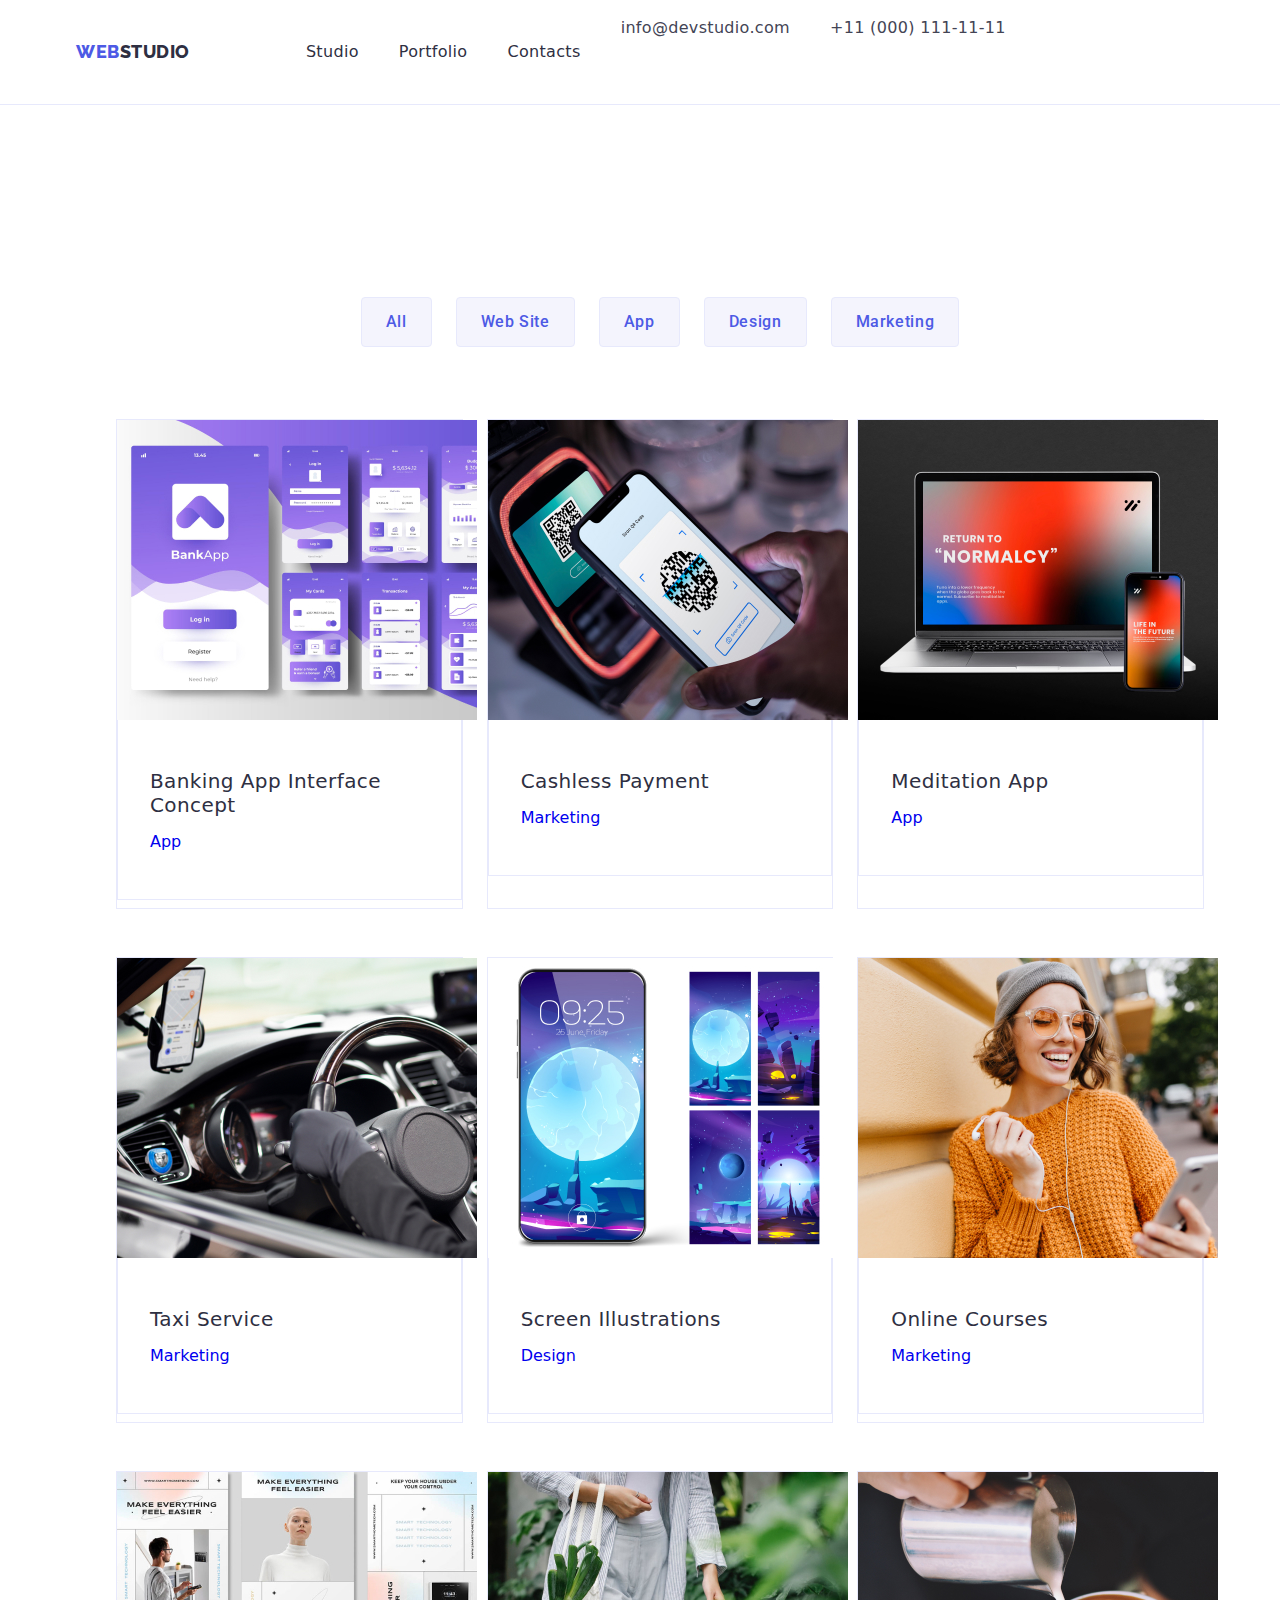
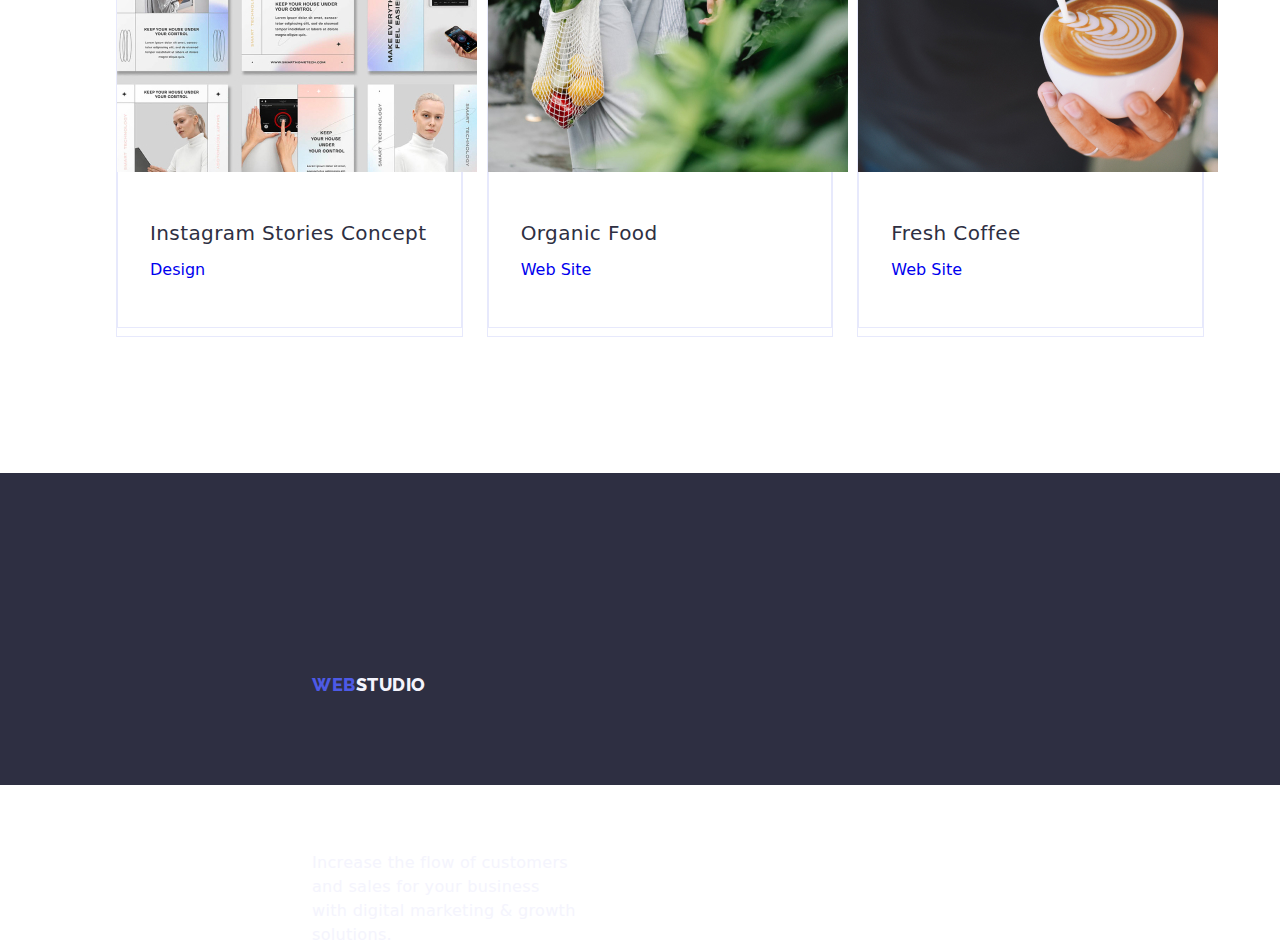
==== commit 17f95fee: "." ====
--- a/portfolio.html
+++ b/portfolio.html
@@ -23,19 +23,17 @@
             <nav class="nav">
                 <a class="logo link logo-container" href="./index.html">Web<span class="logo-one">Studio</span></a>
                 <ul class="list list-container">
-                    <li class="nav-link list-container"><a class="nav link" href="./index.html">Studio</a></li>
-                    <li class="nav-link list-container"><a class="nav link" href="./portfolio.html">Portfolio</a></li>
-                    <li class="nav-link list-container"><a class="nav link" href="">Contacts</a></li>
+                    <li class="nav-link list-container"><a class="nav nav-cont link" href="./index.html">Studio</a></li>
+                    <li class="nav-link list-container"><a class="nav nav-cont" href="./portfolio.html">Portfolio</a></li>
+                    <li class="nav-link list-container"><a class="nav nav-cont link" href="">Contacts</a></li>
                 </ul>
             </nav>
-            <div class="contact-container">
-                <address class="contact">
-                    <ul class="list list-container">
-                        <li><a href="mailto:info@devstudio.com" class="contact link">info@devstudio.com</a></li>
-                        <li><a href="tel:+110001111111" class="contact link">+11 (000) 111-11-11</a></li>
-                    </ul>
-                </address>
-            </div>
+            <address class="contact-list">
+                <ul class="list list-container">
+                    <li><a href="mailto:info@devstudio.com" class="contact nav-cont link">info@devstudio.com</a></li>
+                    <li><a href="tel:+110001111111" class="contact link nav-cont last-contact">+11 (000) 111-11-11</a></li>
+                </ul>
+            </address>
         </div>
     </header>
 
@@ -43,7 +41,7 @@
        
         <section class="section-portf"> 
         <div class="container">
-            <h1 hidden>Lorem ipsum dolor</h1>
+            <h1 class="visually-hidden">Lorem ipsum dolor</h1>
       <ul class="list filter-container">
           <li><button class="filter" type="button">All</button></li>
           <li><button type="button" class="filter">Web Site</button></li>
--- a/css/styles.css
+++ b/css/styles.css
@@ -19,15 +19,10 @@
 
 .header {
     display: flex;
-
 }
 
 .header-container {
-    display: flex;
-    justify-content: space-between;
-    align-items: center;
-    border-bottom: 1px solid #E7E9FC;
-    margin-top: 24px;        
+    border-bottom: 1px solid #E7E9FC;     
 }
 
 .hero {
@@ -93,23 +88,8 @@
     font-family: 'Roboto', cursive;
 }
 
-.nav {
-    display: flex;
-    align-items: center;
-    padding: 24px 0;
-}
-
-.logo-nav-container {
-    display: flex;
-    justify-content: flex-start;
-    flex-direction: row;  
-    align-items: center;
-    margin-right: 76px;
-}
-
 .logo-container {
     margin-right: 76px;
-
 }
 
 .contact-container {
@@ -123,6 +103,9 @@
     gap: 40px;
 }
 
+.last-contact {
+    margin-right: 0px;
+}
 .header-one {
     line-height: 1.07;
     font-style: normal;
@@ -134,6 +117,11 @@
     height: auto;
     max-width: 496px;
     justify-content: center;
+}
+
+.nav-cont {
+    padding-top: 24px;
+    padding-bottom: 24px;
 }
 
 .logo {
@@ -148,6 +136,25 @@
     color: #4d5ae5;
 }
 
+.contact-list {
+    display: flex;
+    justify-content: end;
+}
+
+.visually-hidden {
+    position: absolute;
+    width: 1px;
+    height: 1px;
+    margin: -1px;
+    border: 0;
+    padding: 0;
+
+    white-space: nowrap;
+    clip-path: inset(100%);
+    clip: rect(0 0 0 0);
+    overflow: hidden;
+}
+
 .logo-one {
     color: #2e2f42;
 }
@@ -162,7 +169,6 @@
     line-height: 1.5;
     letter-spacing: 0.02em;
     color: #2e2f42;
-    margin-right: 40px;
 }
 
 .nav:focus {
@@ -185,7 +191,6 @@
     letter-spacing: 0.02em;
     color: #434455;
     text-decoration: none;
-    margin-right: 40px;
 }
 
 .nav {
@@ -195,6 +200,8 @@
     line-height: 1.5;
     letter-spacing: 0.02em;
     text-decoration: none;
+    align-items: center;
+    display: flex;
 }
    
 .contact:focus {
@@ -316,31 +323,6 @@
     margin-bottom: 8px;
 }
 
-.mark {
-    margin-left: 24px;
-    margin-right: 24px;
-    border-radius: 0px 0px 4px 4px;
-    box-shadow: 0px 1px 6px rgba(46, 47, 66, 0.08), 0px 1px 1px rgba(46, 47, 66, 0.16), 0px 2px 1px rgba(46, 47, 66, 0.08);
-    margin-bottom: 120px;
-    justify-content: center;
-}
-
-.tom {
-    margin-left: 24px;
-    margin-right: 24px;
-    border-radius: 0px 0px 4px 4px;
-    box-shadow: 0px 1px 6px rgba(46, 47, 66, 0.08), 0px 1px 1px rgba(46, 47, 66, 0.16), 0px 2px 1px rgba(46, 47, 66, 0.08);
-    margin-bottom: 120px;
-}
-
-.daniel {
-    border-radius: 0px 0px 4px 4px;
-    margin-left: 24px;
-    margin-right: 24px;
-    margin-bottom: 120px;
-    box-shadow: 0px 1px 6px rgba(46, 47, 66, 0.08), 0px 1px 1px rgba(46, 47, 66, 0.16), 0px 2px 1px rgba(46, 47, 66, 0.08);
-}
-
 .header-portf {
     font-weight: 500;
     font-size: 20px;
@@ -348,6 +330,7 @@
     letter-spacing: 0.02em;
     color: #2E2F42;
     padding-left: 16px;
+    margin-bottom: 8px;
 }
 
 .portf-desc {
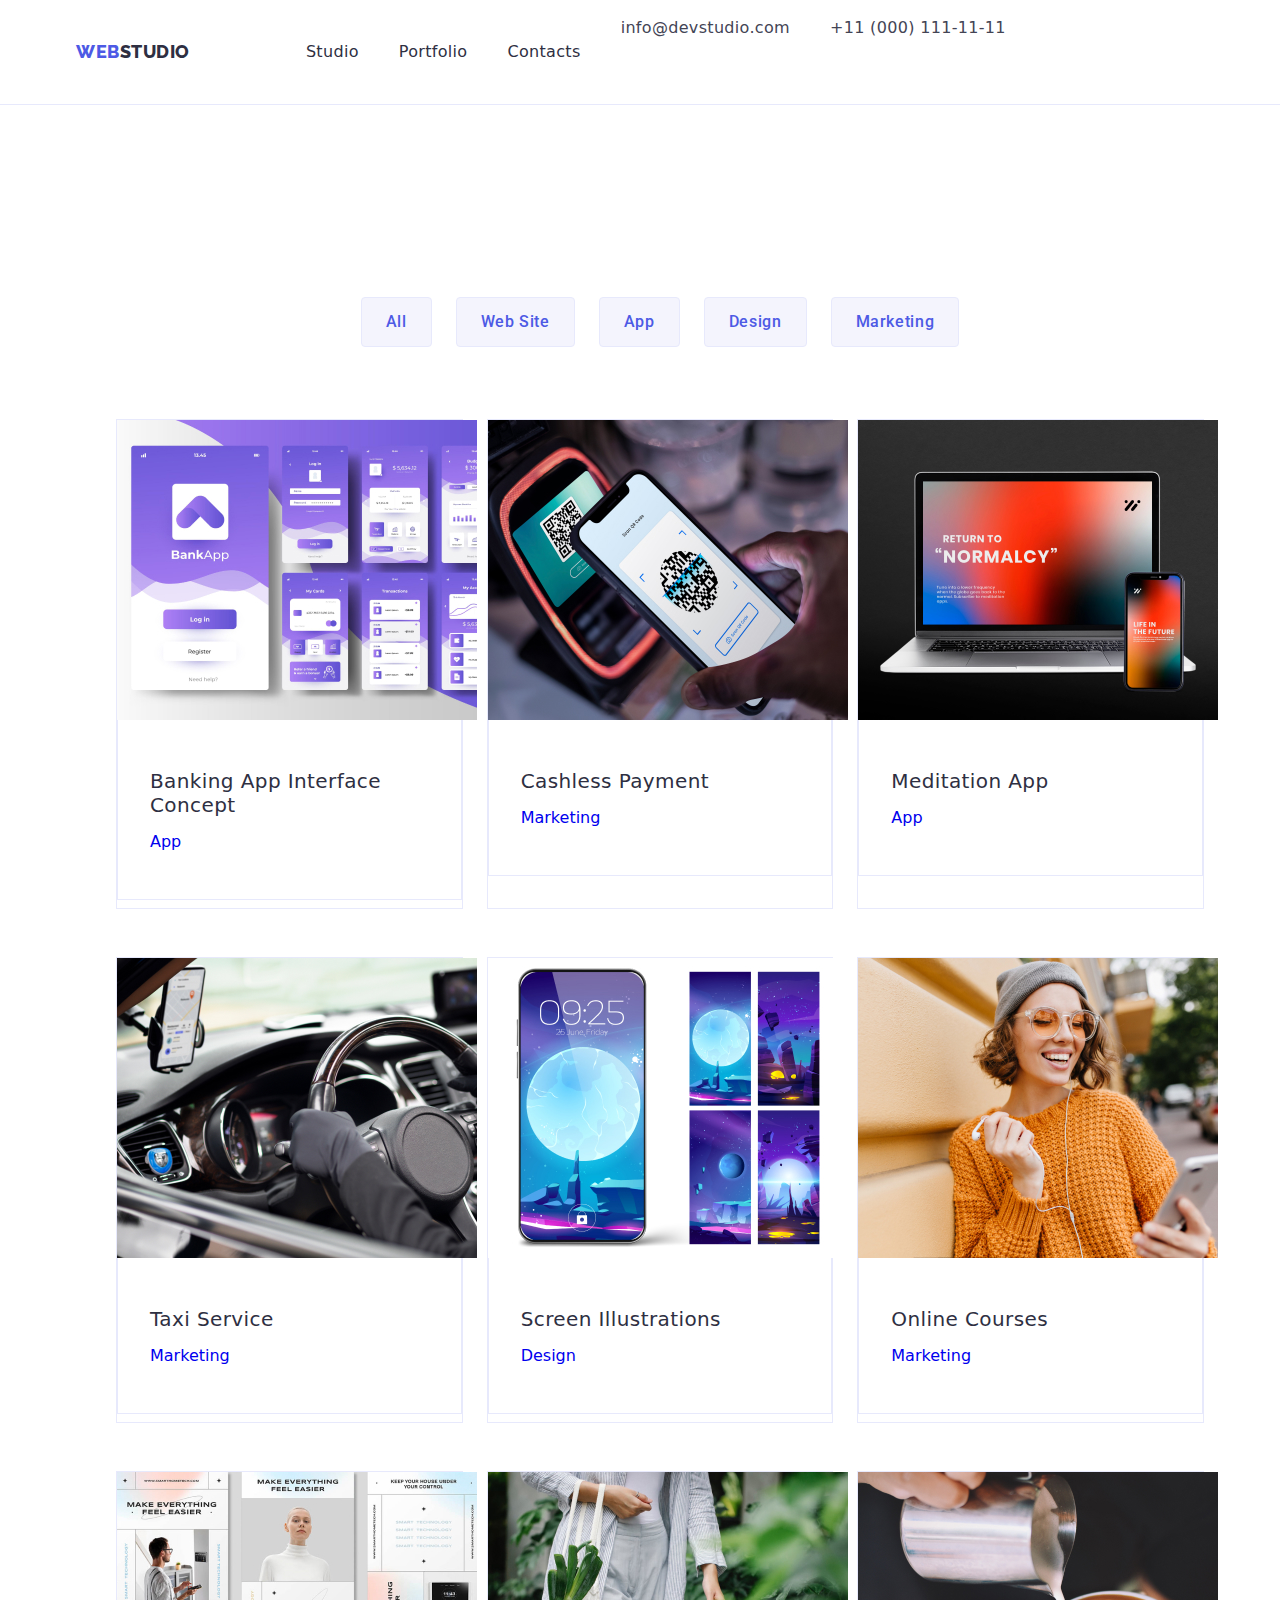
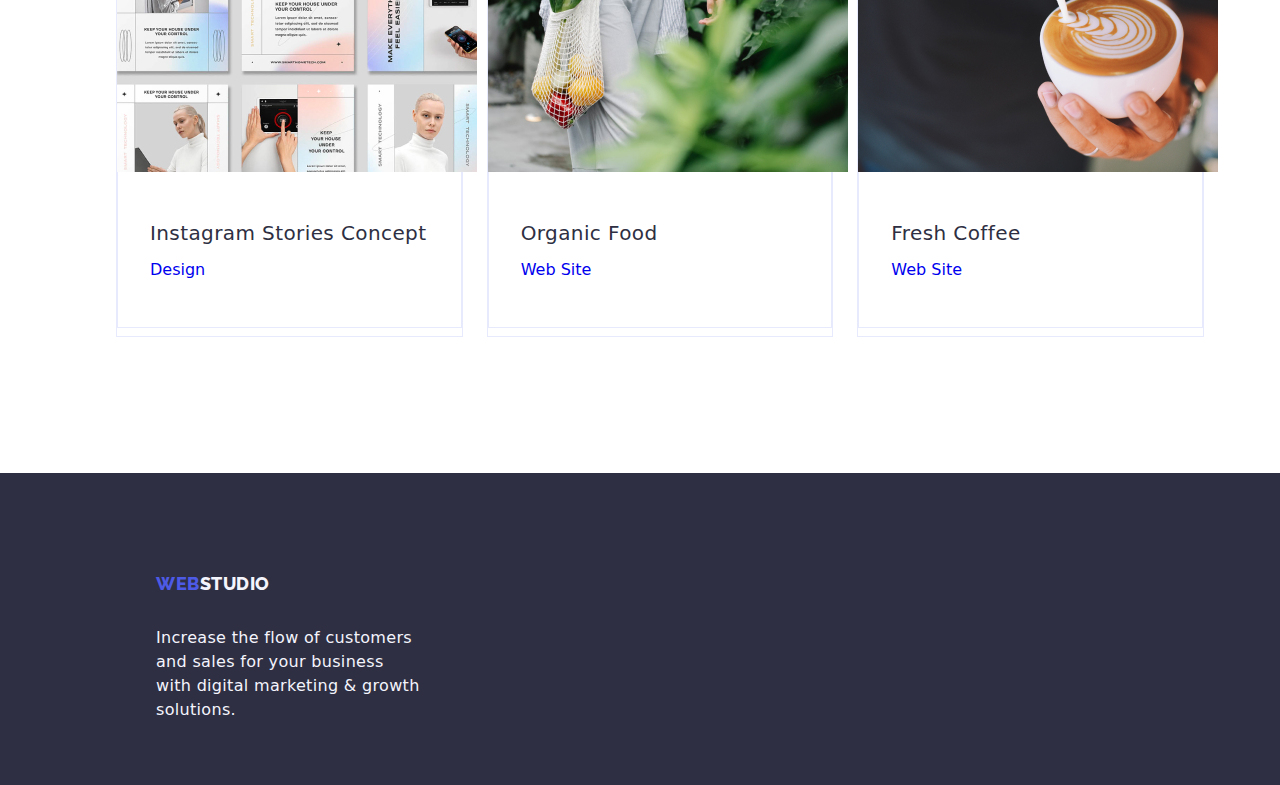
==== commit eac89a66: "vh" ====
--- a/portfolio.html
+++ b/portfolio.html
@@ -1,86 +1,210 @@
 <!DOCTYPE html>
 <html lang="en">
+  <head>
+    <link rel="preconnect" href="https://fonts.googleapis.com" />
+    <link rel="preconnect" href="https://fonts.gstatic.com" crossorigin />
+    <link
+      href="https://fonts.googleapis.com/css2?family=Raleway:wght@800&display=swap"
+      rel="stylesheet"
+    />
+    <link rel="preconnect" href="https://fonts.googleapis.com" />
+    <link rel="preconnect" href="https://fonts.gstatic.com" crossorigin />
+    <link
+      href="https://fonts.googleapis.com/css2?family=Roboto:wght@400;500;700&display=swap"
+      rel="stylesheet"
+    />
+    <link
+      rel="stylesheet"
+      href="https://cdnjs.cloudflare.com/ajax/libs/modern-normalize/1.0.0/modern-normalize.min.css"
+    />
+    <link rel="stylesheet" href="./css/styles.css" />
+    <meta charset="UTF-8" />
+    <meta http-equiv="X-UA-Compatible" content="IE=edge" />
+    <meta name="viewport" content="width=device-width, initial-scale=1.0" />
+    <title>WebStudio</title>
+  </head>
 
-<head>
-<link rel="preconnect" href="https://fonts.googleapis.com">
-<link rel="preconnect" href="https://fonts.gstatic.com" crossorigin>
-<link href="https://fonts.googleapis.com/css2?family=Raleway:wght@800&display=swap" rel="stylesheet">
-<link rel="preconnect" href="https://fonts.googleapis.com">
-<link rel="preconnect" href="https://fonts.gstatic.com" crossorigin>
-<link href="https://fonts.googleapis.com/css2?family=Roboto:wght@400;500;700&display=swap" rel="stylesheet">
-<link rel="stylesheet" href="https://cdnjs.cloudflare.com/ajax/libs/modern-normalize/1.0.0/modern-normalize.min.css" />
-<link rel="stylesheet" href="./css/styles.css" />
-<meta charset="UTF-8">
-<meta http-equiv="X-UA-Compatible" content="IE=edge">
-<meta name="viewport" content="width=device-width, initial-scale=1.0">
-<title>WebStudio</title>
-</head>
-
-<body class="main">
-  
+  <body class="main">
     <header class="header-container">
-        <div class="header container">
-            <nav class="nav">
-                <a class="logo link logo-container" href="./index.html">Web<span class="logo-one">Studio</span></a>
-                <ul class="list list-container">
-                    <li class="nav-link list-container"><a class="nav nav-cont link" href="./index.html">Studio</a></li>
-                    <li class="nav-link list-container"><a class="nav nav-cont" href="./portfolio.html">Portfolio</a></li>
-                    <li class="nav-link list-container"><a class="nav nav-cont link" href="">Contacts</a></li>
-                </ul>
-            </nav>
-            <address class="contact-list">
-                <ul class="list list-container">
-                    <li><a href="mailto:info@devstudio.com" class="contact nav-cont link">info@devstudio.com</a></li>
-                    <li><a href="tel:+110001111111" class="contact link nav-cont last-contact">+11 (000) 111-11-11</a></li>
-                </ul>
-            </address>
-        </div>
+      <div class="header container">
+        <nav class="nav">
+          <a class="logo link logo-container" href="./index.html"
+            >Web<span class="logo-one">Studio</span></a
+          >
+          <ul class="list list-container">
+            <li class="nav-link list-container">
+              <a class="nav nav-cont link" href="./index.html">Studio</a>
+            </li>
+            <li class="nav-link list-container">
+              <a class="nav nav-cont" href="./portfolio.html">Portfolio</a>
+            </li>
+            <li class="nav-link list-container">
+              <a class="nav nav-cont link" href="">Contacts</a>
+            </li>
+          </ul>
+        </nav>
+        <address class="contact-list">
+          <ul class="list list-container">
+            <li>
+              <a href="mailto:info@devstudio.com" class="contact nav-cont link"
+                >info@devstudio.com</a
+              >
+            </li>
+            <li>
+              <a
+                href="tel:+110001111111"
+                class="contact link nav-cont last-contact"
+                >+11 (000) 111-11-11</a
+              >
+            </li>
+          </ul>
+        </address>
+      </div>
     </header>
 
     <main>
-       
-        <section class="section-portf"> 
+      <section class="section-portf">
         <div class="container">
-            <h1 class="visually-hidden">Lorem ipsum dolor</h1>
-      <ul class="list filter-container">
-          <li><button class="filter" type="button">All</button></li>
-          <li><button type="button" class="filter">Web Site</button></li>
-          <li><button class="filter" type="button">App</button></li>
-          <li><button class="filter" type="button">Design</button></li>
-          <li><button class="filter" type="button">Marketing</button></li>
-      </ul>
-      <ul class="list portfolio">
-        <li class="portfolio-example"><a class="link" href="./"><img src="./images/image4.jpg" alt="Phone screen showing an app" width="360">
-        <div class="app-container"><h2 class="header-portf">Banking App Interface Concept</h2><p class="text portf-desc"> App</p></div></a></li>
-        <li class="portfolio-example"><a class="link" href="./"><img src="./images/image5.jpg" alt="Phone screen with a QR code on it" width="360">
-        <div class="app-container"><h2 class="header-portf">Cashless Payment</h2><p class="text portf-desc">Marketing</p></div></a></li>
-        <li class="portfolio-example"><a class="link" href="./"><img src="./images/image6.jpg" alt="Phone and laptop screens" width="360">
-        <div class="app-container"><h2 class="header-portf">Meditation App</h2><p class="text portf-desc">App</p></div></a></li>
-        <li class="portfolio-example"><a class="link" href="./"><img src="./images/image7.jpg" alt="Hands on a steering wheel" width="360">
-        <div class="app-container"><h2 class="header-portf">Taxi Service</h2><p class="text portf-desc">Marketing</p></div></a></li>
-        <li class="portfolio-example"><a class="link" href="./"><img src="./images/image8.jpg" alt="Five phone screens" width="360">
-        <div class="app-container"><h2 class="header-portf">Screen Illustrations</h2><p class="text portf-desc">Design</p></div></a></li>
-        <li class="portfolio-example"><a class="link" href="./"><img src="./images/image9.jpg" alt="Girl looking on a phone screen and smiling" width="360">
-        <div class="app-container"><h2 class="header-portf">Online Courses</h2><p class="text portf-desc">Marketing</p></div></a></li>
-        <li class="portfolio-example"><a class="link" href="./"><img src="./images/image10.jpg" alt="Samples of Instagram stories" width="360">
-        <div class="app-container"><h2 class="header-portf">Instagram Stories Concept</h2><p class="text portf-desc">Design</p></div></a></li>
-        <li class="portfolio-example"><a class="link" href="./"><img src="./images/image11.jpg" alt="A woman carrying a grocery bag" width="360">
-        <div class="app-container"><h2 class="header-portf">Organic Food</h2><p class="text portf-desc">Web Site</p></div></a></li>
-        <li class="portfolio-example"><a class="link" href="./"><img src="./images/image12.jpg" alt="Barista making coffee" width="360">
-        <div class="app-container"><h2 class="header-portf">Fresh Coffee</h2><p class="text portf-desc">Web Site</p></div></a></li>
-      </ul>
-    </div>
-    </section> 
+          <h1 class="visually-hidden">Lorem ipsum dolor</h1>
+          <ul class="list filter-container">
+            <li><button class="filter" type="button">All</button></li>
+            <li><button type="button" class="filter">Web Site</button></li>
+            <li><button class="filter" type="button">App</button></li>
+            <li><button class="filter" type="button">Design</button></li>
+            <li><button class="filter" type="button">Marketing</button></li>
+          </ul>
+          <ul class="list portfolio">
+            <li class="portfolio-example">
+              <a class="link" href="./"
+                ><img
+                  src="./images/image4.jpg"
+                  alt="Phone screen showing an app"
+                  width="360"
+                />
+                <div class="app-container">
+                  <h2 class="header-portf">Banking App Interface Concept</h2>
+                  <p class="text portf-desc">App</p>
+                </div></a
+              >
+            </li>
+            <li class="portfolio-example">
+              <a class="link" href="./"
+                ><img
+                  src="./images/image5.jpg"
+                  alt="Phone screen with a QR code on it"
+                  width="360"
+                />
+                <div class="app-container">
+                  <h2 class="header-portf">Cashless Payment</h2>
+                  <p class="text portf-desc">Marketing</p>
+                </div></a
+              >
+            </li>
+            <li class="portfolio-example">
+              <a class="link" href="./"
+                ><img
+                  src="./images/image6.jpg"
+                  alt="Phone and laptop screens"
+                  width="360"
+                />
+                <div class="app-container">
+                  <h2 class="header-portf">Meditation App</h2>
+                  <p class="text portf-desc">App</p>
+                </div></a
+              >
+            </li>
+            <li class="portfolio-example">
+              <a class="link" href="./"
+                ><img
+                  src="./images/image7.jpg"
+                  alt="Hands on a steering wheel"
+                  width="360"
+                />
+                <div class="app-container">
+                  <h2 class="header-portf">Taxi Service</h2>
+                  <p class="text portf-desc">Marketing</p>
+                </div></a
+              >
+            </li>
+            <li class="portfolio-example">
+              <a class="link" href="./"
+                ><img
+                  src="./images/image8.jpg"
+                  alt="Five phone screens"
+                  width="360"
+                />
+                <div class="app-container">
+                  <h2 class="header-portf">Screen Illustrations</h2>
+                  <p class="text portf-desc">Design</p>
+                </div></a
+              >
+            </li>
+            <li class="portfolio-example">
+              <a class="link" href="./"
+                ><img
+                  src="./images/image9.jpg"
+                  alt="Girl looking on a phone screen and smiling"
+                  width="360"
+                />
+                <div class="app-container">
+                  <h2 class="header-portf">Online Courses</h2>
+                  <p class="text portf-desc">Marketing</p>
+                </div></a
+              >
+            </li>
+            <li class="portfolio-example">
+              <a class="link" href="./"
+                ><img
+                  src="./images/image10.jpg"
+                  alt="Samples of Instagram stories"
+                  width="360"
+                />
+                <div class="app-container">
+                  <h2 class="header-portf">Instagram Stories Concept</h2>
+                  <p class="text portf-desc">Design</p>
+                </div></a
+              >
+            </li>
+            <li class="portfolio-example">
+              <a class="link" href="./"
+                ><img
+                  src="./images/image11.jpg"
+                  alt="A woman carrying a grocery bag"
+                  width="360"
+                />
+                <div class="app-container">
+                  <h2 class="header-portf">Organic Food</h2>
+                  <p class="text portf-desc">Web Site</p>
+                </div></a
+              >
+            </li>
+            <li class="portfolio-example">
+              <a class="link" href="./"
+                ><img
+                  src="./images/image12.jpg"
+                  alt="Barista making coffee"
+                  width="360"
+                />
+                <div class="app-container">
+                  <h2 class="header-portf">Fresh Coffee</h2>
+                  <p class="text portf-desc">Web Site</p>
+                </div></a
+              >
+            </li>
+          </ul>
+        </div>
+      </section>
     </main>
-<footer class="footer">
-    <div class="container">
-        <a class="logo link footer-logo" href="./index.html">Web<span class="logo-two">Studio</span></a>
-        <p class="footer-desc"> Increase the flow of customers and sales for your business with digital marketing &
-            growth solutions.
+    <footer class="footer">
+      <div class="container">
+        <a class="logo link footer-logo" href="./index.html"
+          >Web<span class="logo-two">Studio</span></a
+        >
+        <p class="footer-desc">
+          Increase the flow of customers and sales for your business with
+          digital marketing & growth solutions.
         </p>
-    </div>
-</footer>
-
-    </body>
-    
-    </html>+      </div>
+    </footer>
+  </body>
+</html>
--- a/css/styles.css
+++ b/css/styles.css
@@ -28,9 +28,9 @@
 .hero {
     margin-right: auto;
     margin-left: auto;
-    padding-top: 188px;
     margin-bottom: auto;
     max-width: 496px;
+    margin-top: auto;
 }
 
 .hero-button {
@@ -40,6 +40,8 @@
     height: 56px;
     border: none;
     border-radius: 4px;
+    margin-right: auto;
+    margin-left: auto;
 }
 
 .section-two {
@@ -80,7 +82,6 @@
     flex-wrap: wrap;
     column-gap: 24px;
     row-gap: 48px;
-    flex-basis: calc((100% - 48) / 3);
 }
 
 .title {
@@ -101,6 +102,7 @@
 .list-container {
     display: flex;
     gap: 40px;
+    margin-right: auto;
 }
 
 .last-contact {
@@ -138,7 +140,11 @@
 
 .contact-list {
     display: flex;
-    justify-content: end;
+}
+
+.contacts {
+    margin-right: auto;
+    align-content: flex-end;
 }
 
 .visually-hidden {
@@ -259,7 +265,7 @@
 }
 
 .gallery-el {
-    width: calc((100% - 2 * 24px) / 3)
+    width: calc((100% - 48px) / 3)
 
 }
 
@@ -278,7 +284,7 @@
 }
 .gallery-team {
     display: flex;
-    align-items: flex-start;
+    align-items: center;
     gap: 24px;
 }
 .desc {
@@ -350,16 +356,16 @@
     line-height: 24px;
     letter-spacing: 0.02em;
     color: #F4F4FD;
-    margin-left: 156px;
+   margin-right: auto;
     max-width: 264px;
-    margin-top: 140px;
+   
 }
 
 .footer-logo {
     display: inline-block;
     margin-bottom: 16px;
-    margin-left: 156px;
-    padding-top: 101px;
+    margin-left: auto;
+    
 }
 .filter:hover {background: #404BBF;
     color: #FFFFFF;
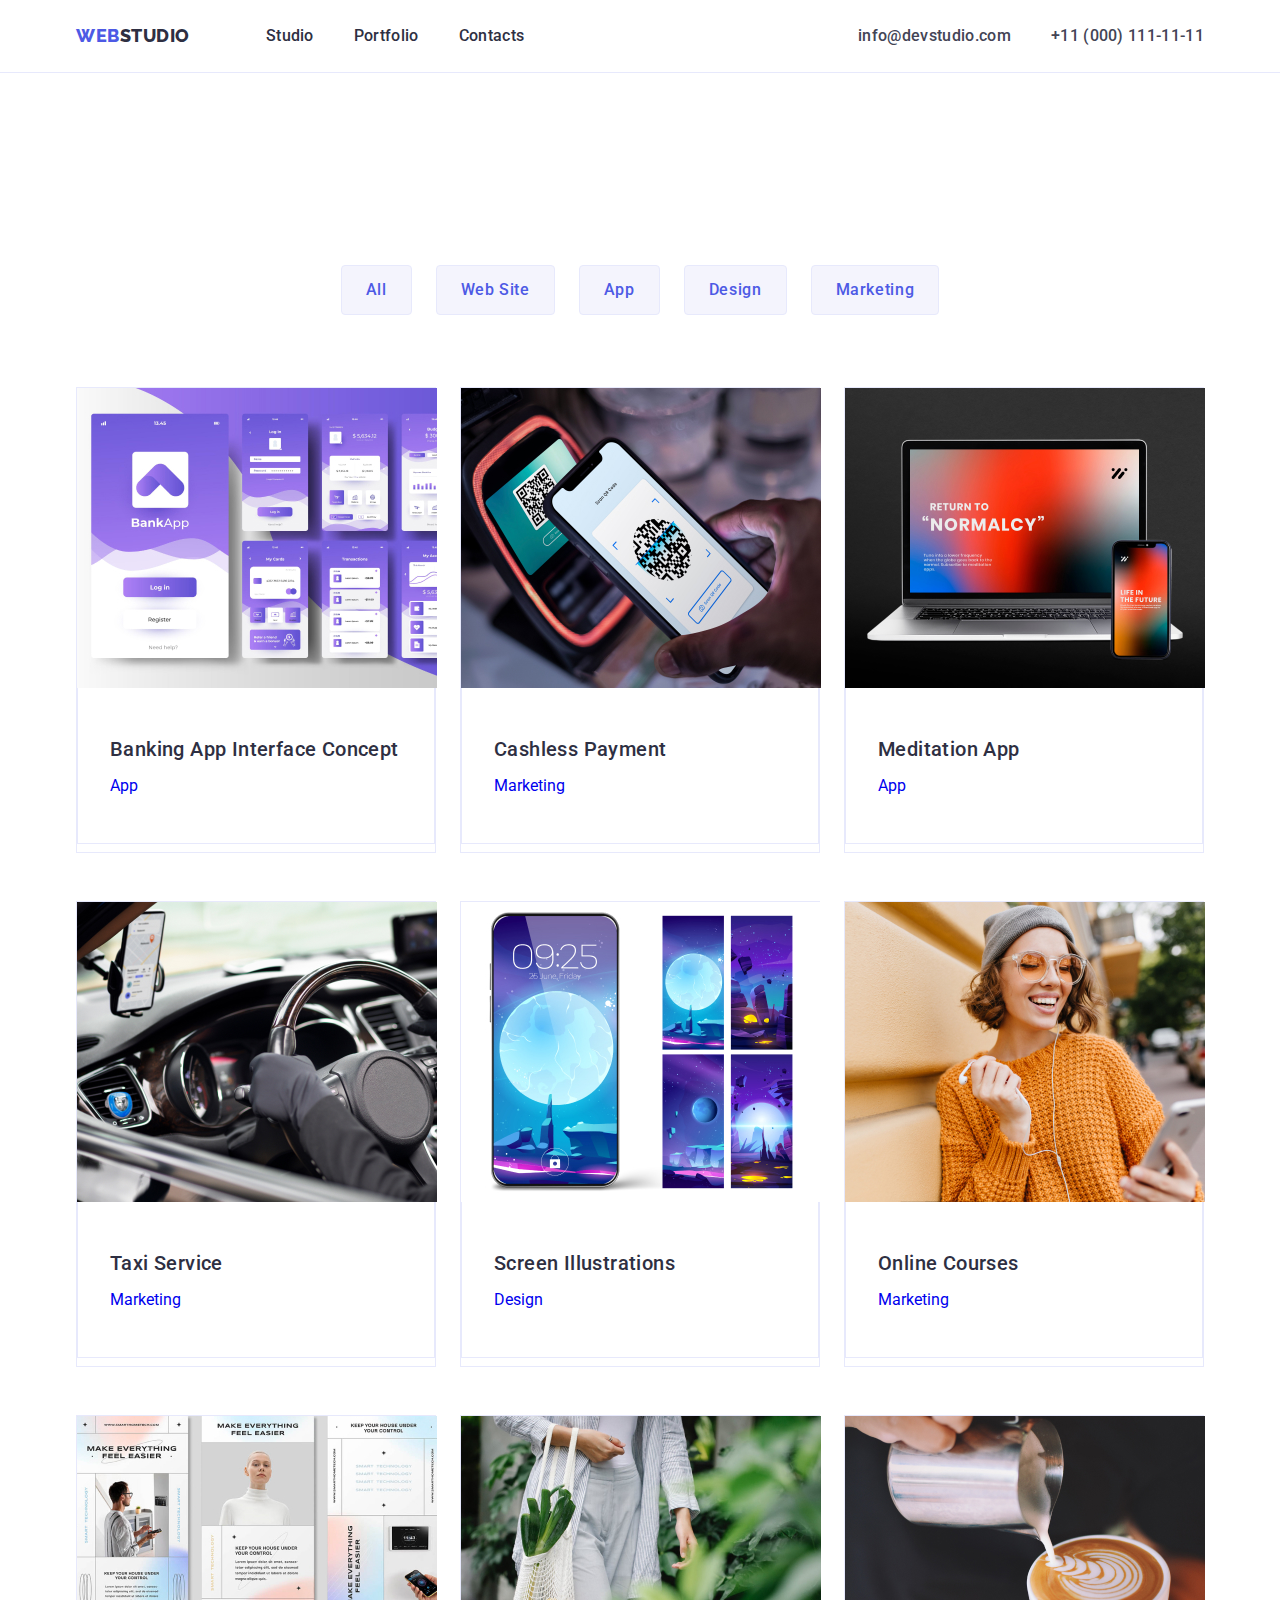
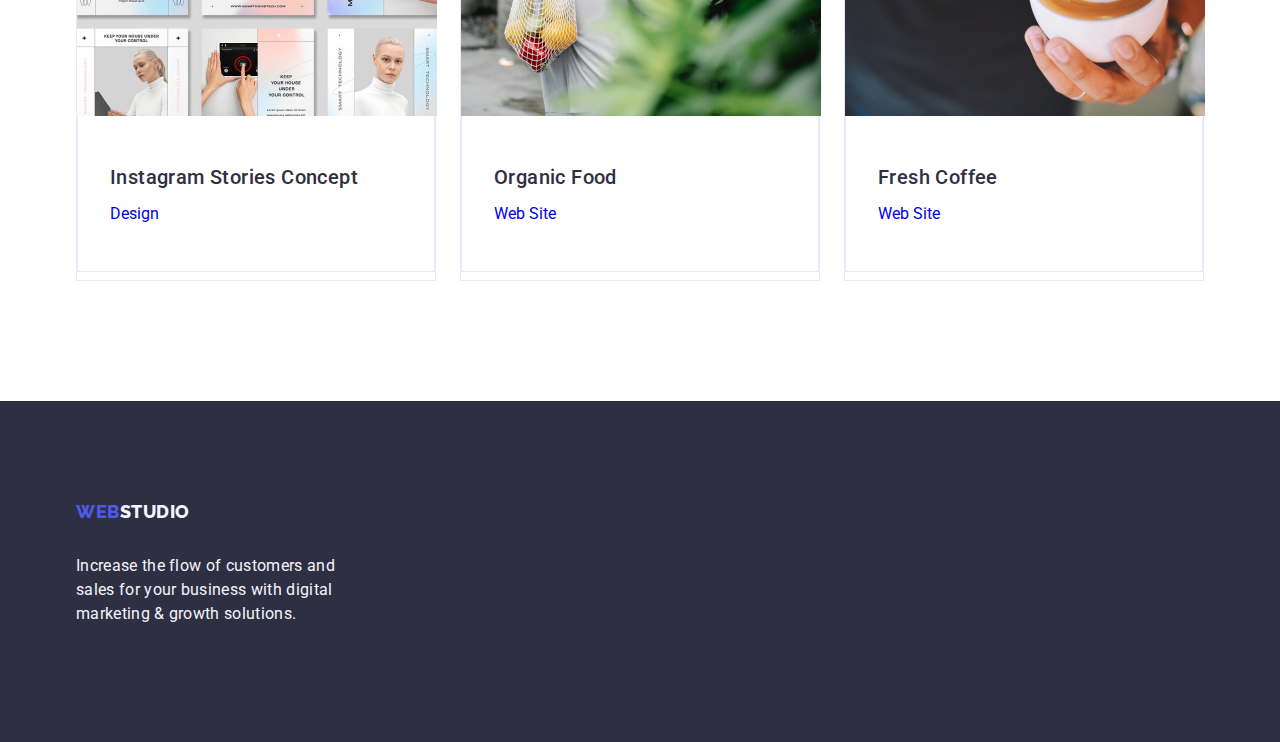
==== commit fb5fc938: "fixed fonts" ====
--- a/portfolio.html
+++ b/portfolio.html
@@ -1,16 +1,14 @@
 <!DOCTYPE html>
 <html lang="en">
   <head>
+    <meta charset="UTF-8" />
+    <meta http-equiv="X-UA-Compatible" content="IE=edge" />
+    <meta name="viewport" content="width=device-width, initial-scale=1.0" />
+    <title>WebStudio</title>
     <link rel="preconnect" href="https://fonts.googleapis.com" />
     <link rel="preconnect" href="https://fonts.gstatic.com" crossorigin />
     <link
-      href="https://fonts.googleapis.com/css2?family=Raleway:wght@800&display=swap"
-      rel="stylesheet"
-    />
-    <link rel="preconnect" href="https://fonts.googleapis.com" />
-    <link rel="preconnect" href="https://fonts.gstatic.com" crossorigin />
-    <link
-      href="https://fonts.googleapis.com/css2?family=Roboto:wght@400;500;700&display=swap"
+      href="https://fonts.googleapis.com/css2?family=Raleway:wght@800&family=Roboto:wght@400;500;700&display=swap"
       rel="stylesheet"
     />
     <link
@@ -18,12 +16,7 @@
       href="https://cdnjs.cloudflare.com/ajax/libs/modern-normalize/1.0.0/modern-normalize.min.css"
     />
     <link rel="stylesheet" href="./css/styles.css" />
-    <meta charset="UTF-8" />
-    <meta http-equiv="X-UA-Compatible" content="IE=edge" />
-    <meta name="viewport" content="width=device-width, initial-scale=1.0" />
-    <title>WebStudio</title>
   </head>
-
   <body class="main">
     <header class="header-container">
       <div class="header container">
@@ -195,6 +188,7 @@
         </div>
       </section>
     </main>
+
     <footer class="footer">
       <div class="container">
         <a class="logo link footer-logo" href="./index.html"
--- a/css/styles.css
+++ b/css/styles.css
@@ -1,436 +1,424 @@
 :root {
-    --primary-brand-color: #4D5AE5;
-    --pressed-state: #404BBF;
-    --navy-blue: #2e2f42;
-    --white: #FFFFFF;
-    font-family: 'Roboto', sans-serif;
-    color: #434455;
-    text-decoration: none;
-    background-color: #FFFFFF;
+  --primary-brand-color: #4d5ae5;
+  --pressed-state: #404bbf;
+  --navy-blue: #2e2f42;
+  --white: #ffffff;
+}
+
+body {
+  font-family: Roboto, sans-serif;
+  color: #434455;
 }
 img {
-    display: block;
+  display: block;
 }
 .container {
-    width: 1158px;
-    margin: 0 auto;
-    padding: 0 15px;
+  width: 1158px;
+  margin: 0 auto;
+  padding: 0 15px;
 }
 
 .header {
-    display: flex;
+  display: flex;
+  align-items: center;
 }
 
 .header-container {
-    border-bottom: 1px solid #E7E9FC;     
+  border-bottom: 1px solid #e7e9fc;
 }
 
 .hero {
-    margin-right: auto;
-    margin-left: auto;
-    margin-bottom: auto;
-    max-width: 496px;
-    margin-top: auto;
+  margin-right: auto;
+  margin-left: auto;
+  margin-bottom: auto;
+  max-width: 496px;
+  margin-top: auto;
 }
 
 .hero-button {
-    margin-top: 48px;
-    display: block;
-    min-width: 169px;
-    height: 56px;
-    border: none;
-    border-radius: 4px;
-    margin-right: auto;
-    margin-left: auto;
+  margin-top: 48px;
+  display: block;
+  min-width: 169px;
+  height: 56px;
+  border: none;
+  border-radius: 4px;
+  margin-right: auto;
+  margin-left: auto;
 }
 
 .section-two {
-    padding: 120px 0;
-
+  padding: 120px 0;
 }
 .el-principles {
-    width: calc((100% - 72px) / 4);
+  width: calc((100% - 72px) / 4);
 }
 
 .header-principle {
-    margin-bottom: 8px;
+  margin-bottom: 8px;
 }
 .principles {
-    display: flex;
-    align-items: center;
-    justify-content: space-between;
-    gap: 24px;
-    
+  display: flex;
+  align-items: center;
+  justify-content: space-between;
+  gap: 24px;
 }
 
 .section-three {
-    padding-bottom: 120px;
+  padding-bottom: 120px;
 }
 .portfolio-example {
-    border: 1px solid #E7E9FC;
-    width: calc((100% - 48px) / 3);
+  border: 1px solid #e7e9fc;
+  width: calc((100% - 48px) / 3);
 }
 
 .app-container {
-    padding: 32px 16px;
-    border: 1px solid #e7e9fc;
-    border-top: none;
-    margin-bottom: 8px;
+  padding: 32px 16px;
+  border: 1px solid #e7e9fc;
+  border-top: none;
+  margin-bottom: 8px;
 }
 .portfolio {
-    display: flex;
-    flex-wrap: wrap;
-    column-gap: 24px;
-    row-gap: 48px;
+  display: flex;
+  flex-wrap: wrap;
+  column-gap: 24px;
+  row-gap: 48px;
 }
 
 .title {
-    font-family: 'Raleway', cursive;
-    font-family: 'Roboto', cursive;
+  font-family: "Raleway", cursive;
+  font-family: "Roboto", cursive;
 }
 
 .logo-container {
-    margin-right: 76px;
+  margin-right: 76px;
 }
 
 .contact-container {
-    display: flex;
-    justify-content: flex-end;
-    flex-direction: row;  
+  display: flex;
+  justify-content: flex-end;
+  flex-direction: row;
 }
 
 .list-container {
-    display: flex;
-    gap: 40px;
-    margin-right: auto;
+  display: flex;
+  gap: 40px;
+  margin-right: auto;
 }
 
 .last-contact {
-    margin-right: 0px;
+  margin-right: 0px;
 }
 .header-one {
-    line-height: 1.07;
-    font-style: normal;
-    font-weight: 700;
-    font-size: 56px;
-    letter-spacing: 0.02em;
-    text-align: center;
-    color: #ffffff;
-    height: auto;
-    max-width: 496px;
-    justify-content: center;
+  line-height: 1.07;
+  font-style: normal;
+  font-weight: 700;
+  font-size: 56px;
+  letter-spacing: 0.02em;
+  text-align: center;
+  color: #ffffff;
+  height: auto;
+  max-width: 496px;
+  justify-content: center;
 }
 
 .nav-cont {
-    padding-top: 24px;
-    padding-bottom: 24px;
+  padding-top: 24px;
+  padding-bottom: 24px;
 }
 
 .logo {
-    font-family: 'Raleway', sans-serif;
-    font-style: normal;
-    font-weight: 800;
-    font-size: 18px;
-    line-height: 1.17;
-    letter-spacing: 0.03em;
-    text-transform: uppercase;
-    text-decoration: none;
-    color: #4d5ae5;
+  font-family: "Raleway", sans-serif;
+  font-style: normal;
+  font-weight: 800;
+  font-size: 18px;
+  line-height: 1.17;
+  letter-spacing: 0.03em;
+  text-transform: uppercase;
+  text-decoration: none;
+  color: #4d5ae5;
 }
 
 .contact-list {
-    display: flex;
+  margin-left: auto;
 }
 
 .contacts {
-    margin-right: auto;
-    align-content: flex-end;
+  margin-right: auto;
+  align-content: flex-end;
 }
 
 .visually-hidden {
-    position: absolute;
-    width: 1px;
-    height: 1px;
-    margin: -1px;
-    border: 0;
-    padding: 0;
-
-    white-space: nowrap;
-    clip-path: inset(100%);
-    clip: rect(0 0 0 0);
-    overflow: hidden;
+  position: absolute;
+  width: 1px;
+  height: 1px;
+  margin: -1px;
+  border: 0;
+  padding: 0;
+
+  white-space: nowrap;
+  clip-path: inset(100%);
+  clip: rect(0 0 0 0);
+  overflow: hidden;
 }
 
 .logo-one {
-    color: #2e2f42;
+  color: #2e2f42;
 }
 
 .logo-two {
-    color: #f4f4fd;
+  color: #f4f4fd;
 }
 
 .nav-link {
-    font-weight: 500;
-    font-size: 16px;
-    line-height: 1.5;
-    letter-spacing: 0.02em;
-    color: #2e2f42;
+  font-weight: 500;
+  font-size: 16px;
+  line-height: 1.5;
+  letter-spacing: 0.02em;
+  color: #2e2f42;
 }
 
 .nav:focus {
-    color: #404bbf;
+  color: #404bbf;
 }
 
 .nav:hover {
-    color: #404bbf;
+  color: #404bbf;
 }
 
 .contact-nav {
-    font-style: normal;
+  font-style: normal;
 }
 
 .contact {
-    font-style: normal;
-    font-weight: 500;
-    font-size: 16px;
-    line-height: 24px;
-    letter-spacing: 0.02em;
-    color: #434455;
-    text-decoration: none;
+  font-style: normal;
+  font-weight: 500;
+  font-size: 16px;
+  line-height: 24px;
+  letter-spacing: 0.02em;
+  color: #434455;
+  text-decoration: none;
 }
 
 .nav {
-    color:#2e2f42;
-    font-weight: 500;
-    font-size: 16px;
-    line-height: 1.5;
-    letter-spacing: 0.02em;
-    text-decoration: none;
-    align-items: center;
-    display: flex;
-}
-   
+  color: #2e2f42;
+  font-weight: 500;
+  font-size: 16px;
+  line-height: 1.5;
+  letter-spacing: 0.02em;
+  text-decoration: none;
+  align-items: center;
+  display: flex;
+}
+
 .contact:focus {
-    color:#404bbf;
+  color: #404bbf;
 }
 
 .contact:hover {
-    color: #404bbf;
+  color: #404bbf;
 }
 
 .button {
-    background-color: #4D5AE5;
-    font-style: normal;
-    font-weight: 500;
-    font-size: 16px;
-    line-height: 24px;
-    letter-spacing: 0.04em;
-    color: #FFFFFF;
-    font-family: "Roboto", sans-serif;
-    cursor: pointer;
-    }
+  background-color: #4d5ae5;
+  font-style: normal;
+  font-weight: 500;
+  font-size: 16px;
+  line-height: 24px;
+  letter-spacing: 0.04em;
+  color: #ffffff;
+  font-family: "Roboto", sans-serif;
+  cursor: pointer;
+}
 
 .button:focus {
-    background-color:#404BBF;
+  background-color: #404bbf;
 }
 
 .button:hover {
-    background-color: #404BBF;
+  background-color: #404bbf;
 }
 
 .principlesoverall {
-    list-style: none;    
+  list-style: none;
 }
 
 .header-three {
-    font-style: normal;
-    font-weight: 500;
-    font-size: 20px;
-    line-height: 24px;
-    letter-spacing: 0.02em;
-    color: #2E2F42;
-}   
+  font-style: normal;
+  font-weight: 500;
+  font-size: 20px;
+  line-height: 24px;
+  letter-spacing: 0.02em;
+  color: #2e2f42;
+}
 
 .gallery-h {
-    padding-top: 120px;
-    margin-bottom: 72px;
+  padding-top: 120px;
+  margin-bottom: 72px;
 }
 
 .gallery {
-    display: flex;
-    justify-content: space-between;
-    align-items: center;
-    margin-bottom: 120px;
-    gap: 24px;
+  display: flex;
+  justify-content: space-between;
+  align-items: center;
+  margin-bottom: 120px;
+  gap: 24px;
 }
 
 .gallery-el {
-    width: calc((100% - 48px) / 3)
-
+  width: calc((100% - 48px) / 3);
 }
 
 .section-portf {
-    padding-top: 96px;
-    padding-bottom: 120px;
+  padding-top: 96px;
+  padding-bottom: 120px;
 }
 .visually-hidden {
-    height: 1px;
-    overflow: hidden;
-    width: 1px;
-    position: absolute;
-    white-space: nowrap;
-    clip: rect(1px 1px 1px 1px);
-    clip: rect(1px, 1px, 1px, 1px);
+  height: 1px;
+  overflow: hidden;
+  width: 1px;
+  position: absolute;
+  white-space: nowrap;
+  clip: rect(1px 1px 1px 1px);
+  clip: rect(1px, 1px, 1px, 1px);
 }
 .gallery-team {
-    display: flex;
-    align-items: center;
-    gap: 24px;
+  display: flex;
+  align-items: center;
+  gap: 24px;
 }
 .desc {
-    font-style: normal;
-    font-weight: 400;
-    font-size: 16px;
-    line-height: 24px;
-    letter-spacing: 0.02em;
-    color: #434455;
-}     
+  font-style: normal;
+  font-weight: 400;
+  font-size: 16px;
+  line-height: 24px;
+  letter-spacing: 0.02em;
+  color: #434455;
+}
 
 .header-two {
-    font-style: normal;
-    font-weight: 700;
-    font-size: 36px;
-    text-align: center;
-    letter-spacing: 0.02em;
-    text-transform: capitalize;
-    color: #2E2F42;
-    line-height: 1.11;
+  font-style: normal;
+  font-weight: 700;
+  font-size: 36px;
+  text-align: center;
+  letter-spacing: 0.02em;
+  text-transform: capitalize;
+  color: #2e2f42;
+  line-height: 1.11;
 }
 
 .section-four {
-    background-color: #F4F4FD;
-    padding: 120px 0;
+  background-color: #f4f4fd;
+  padding: 120px 0;
 }
 
 .team {
-    background-color: #FFFFFF;
-    width: calc((100% - 72px) / 4);
-    border-radius: 0px 0px 4px 4px;
+  background-color: #ffffff;
+  width: calc((100% - 72px) / 4);
+  border-radius: 0px 0px 4px 4px;
 }
 
 .member {
-    justify-content: center;
-    text-align: center;
-    padding: 32px 16px
-
+  justify-content: center;
+  text-align: center;
+  padding: 32px 16px;
 }
 
 .name {
-    margin-bottom: 8px;
+  margin-bottom: 8px;
 }
 
 .header-portf {
-    font-weight: 500;
-    font-size: 20px;
-    line-height: 24px;
-    letter-spacing: 0.02em;
-    color: #2E2F42;
-    padding-left: 16px;
-    margin-bottom: 8px;
+  font-weight: 500;
+  font-size: 20px;
+  line-height: 24px;
+  letter-spacing: 0.02em;
+  color: #2e2f42;
+  padding-left: 16px;
+  margin-bottom: 8px;
 }
 
 .portf-desc {
-    padding-left: 16px;
+  padding-left: 16px;
 }
 .teamjob {
-    font-style: normal;
-    font-weight: 400;
-    font-size: 16px;
-    line-height: 24px;
-    letter-spacing: 0.02em;
-    color: #434455
+  font-style: normal;
+  font-weight: 400;
+  font-size: 16px;
+  line-height: 24px;
+  letter-spacing: 0.02em;
+  color: #434455;
 }
 
 .footer-desc {
-    font-style: normal;
-    line-height: 24px;
-    letter-spacing: 0.02em;
-    color: #F4F4FD;
-   margin-right: auto;
-    max-width: 264px;
-   
+  font-style: normal;
+  line-height: 24px;
+  letter-spacing: 0.02em;
+  color: #f4f4fd;
+  margin-right: auto;
+  max-width: 264px;
 }
 
 .footer-logo {
-    display: inline-block;
-    margin-bottom: 16px;
-    margin-left: auto;
-    
-}
-.filter:hover {background: #404BBF;
-    color: #FFFFFF;
-    border: 1px solid transparent;
+  display: inline-block;
+  margin-bottom: 16px;
+  margin-left: auto;
+}
+.filter:hover {
+  background: #404bbf;
+  color: #ffffff;
+  border: 1px solid transparent;
 }
 
 .filter:focus {
-    color: #FFFFFF;
-    background: #404BBF;
-    border: 1px solid transparent;
+  color: #ffffff;
+  background: #404bbf;
+  border: 1px solid transparent;
 }
 
 .filter {
-    font-family: "Roboto", sans-serif;
-    font-weight: 500;
-    font-size: 16px;
-    line-height: 1.5;
-    letter-spacing: 0.04em;
-    color: #4d5ae5;
-    background-color: #F4F4FD;
-    cursor: pointer;
-    padding: 12px 24px;
-    border: 1px solid #e7e9fc;
-    border-radius: 4px;
+  font-family: "Roboto", sans-serif;
+  font-weight: 500;
+  font-size: 16px;
+  line-height: 1.5;
+  letter-spacing: 0.04em;
+  color: #4d5ae5;
+  background-color: #f4f4fd;
+  cursor: pointer;
+  padding: 12px 24px;
+  border: 1px solid #e7e9fc;
+  border-radius: 4px;
 }
 
 .link {
-    text-decoration: none;
+  text-decoration: none;
 }
 
 .list {
-    list-style: none;
+  list-style: none;
+  margin: 0;
+  padding: 0;
 }
 
 .section-one {
-    background-color:#2e2f42;
-    /* width: 1440px; */
-    height: 600px;
-    left: 0px;
-    top: 72px;
-    text-align: center;
-    justify-content: center;
-    padding: 188px 0;
-}
-
-.footer{
-    background-color:#2e2f42;
-    width: 1440px;
-    height: 312px;
-    padding: 100px 0;
+  background-color: #2e2f42;
+  /* width: 1440px; */
+  height: 600px;
+  left: 0px;
+  top: 72px;
+  text-align: center;
+  justify-content: center;
+  padding: 188px 0;
+}
+
+.footer {
+  background-color: #2e2f42;
+  padding: 100px 0;
 }
 
 .filter-container {
-    display: flex;
-    justify-content: center;
-    margin-top: 96px;
-    margin-bottom: 72px;
-    gap: 24px;
-}
-
-
-
-
-
-
-
-
-
+  display: flex;
+  justify-content: center;
+  margin-top: 96px;
+  margin-bottom: 72px;
+  gap: 24px;
+}
